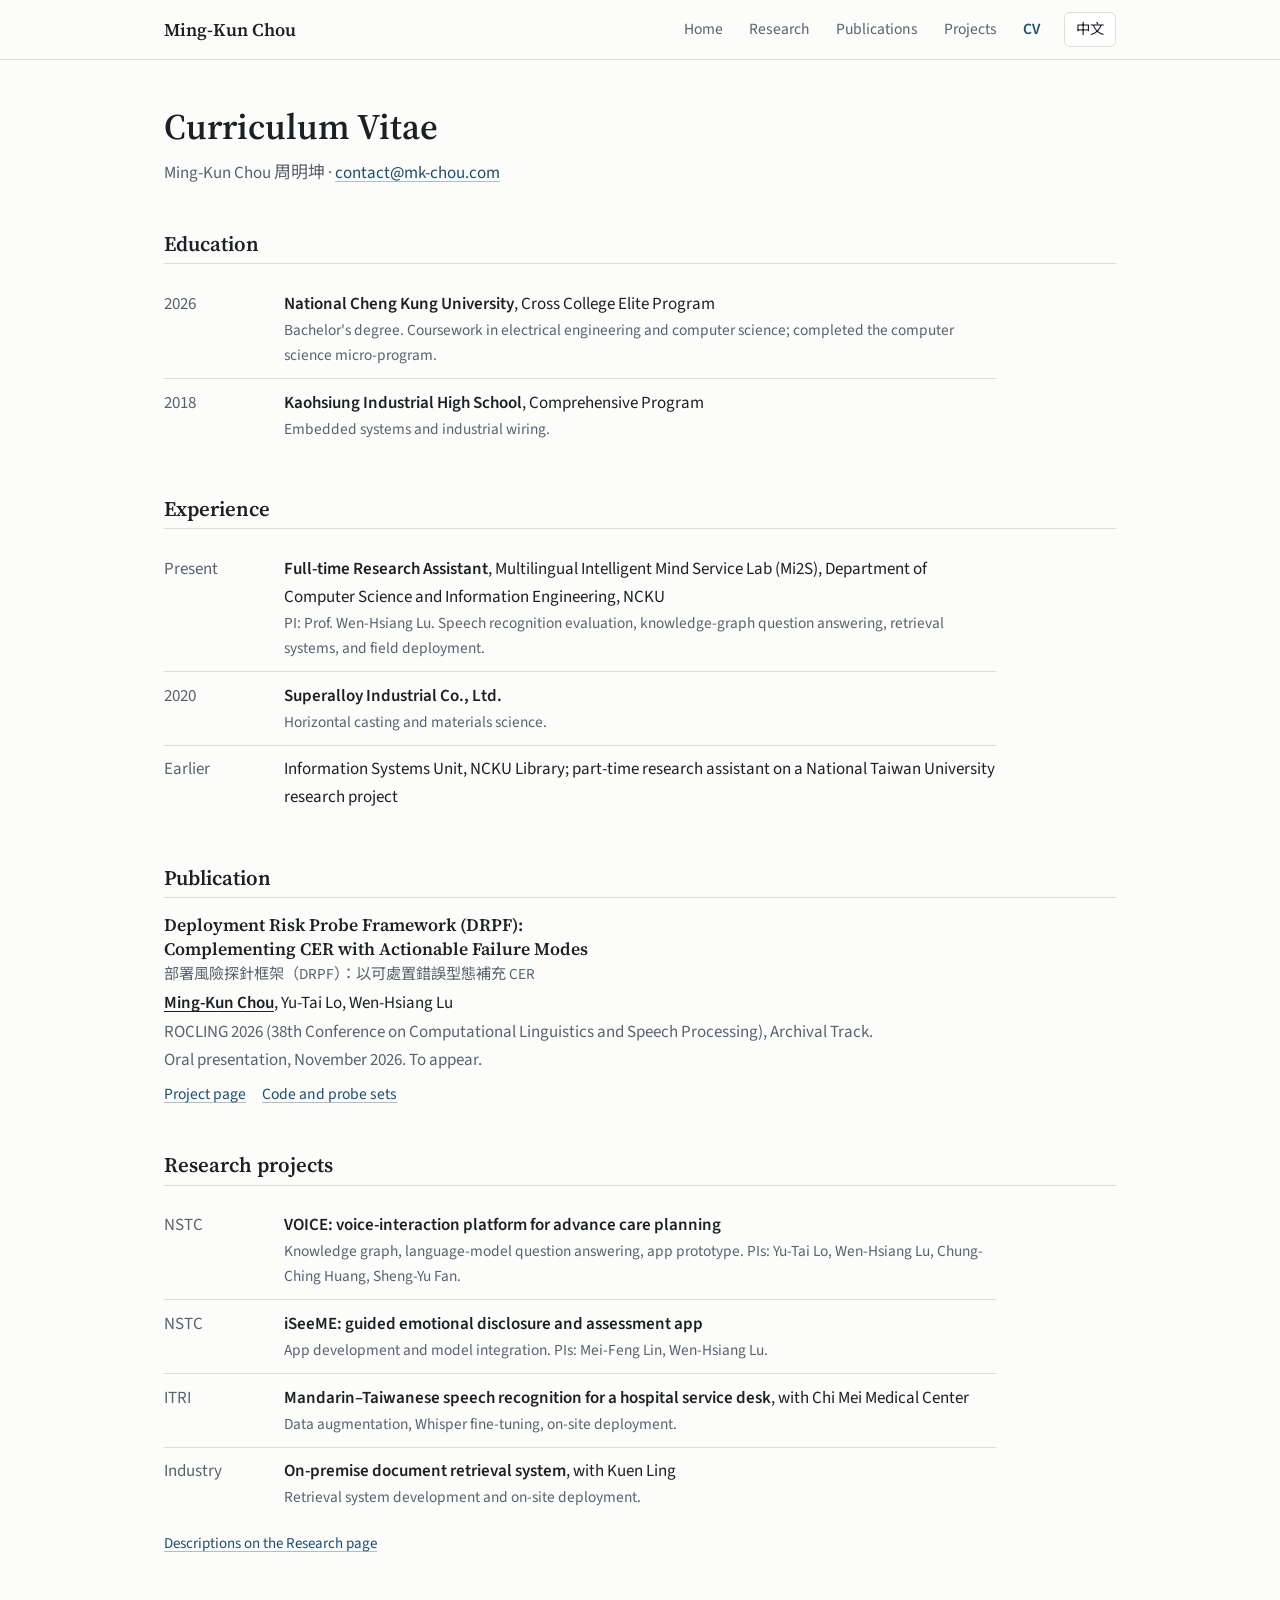
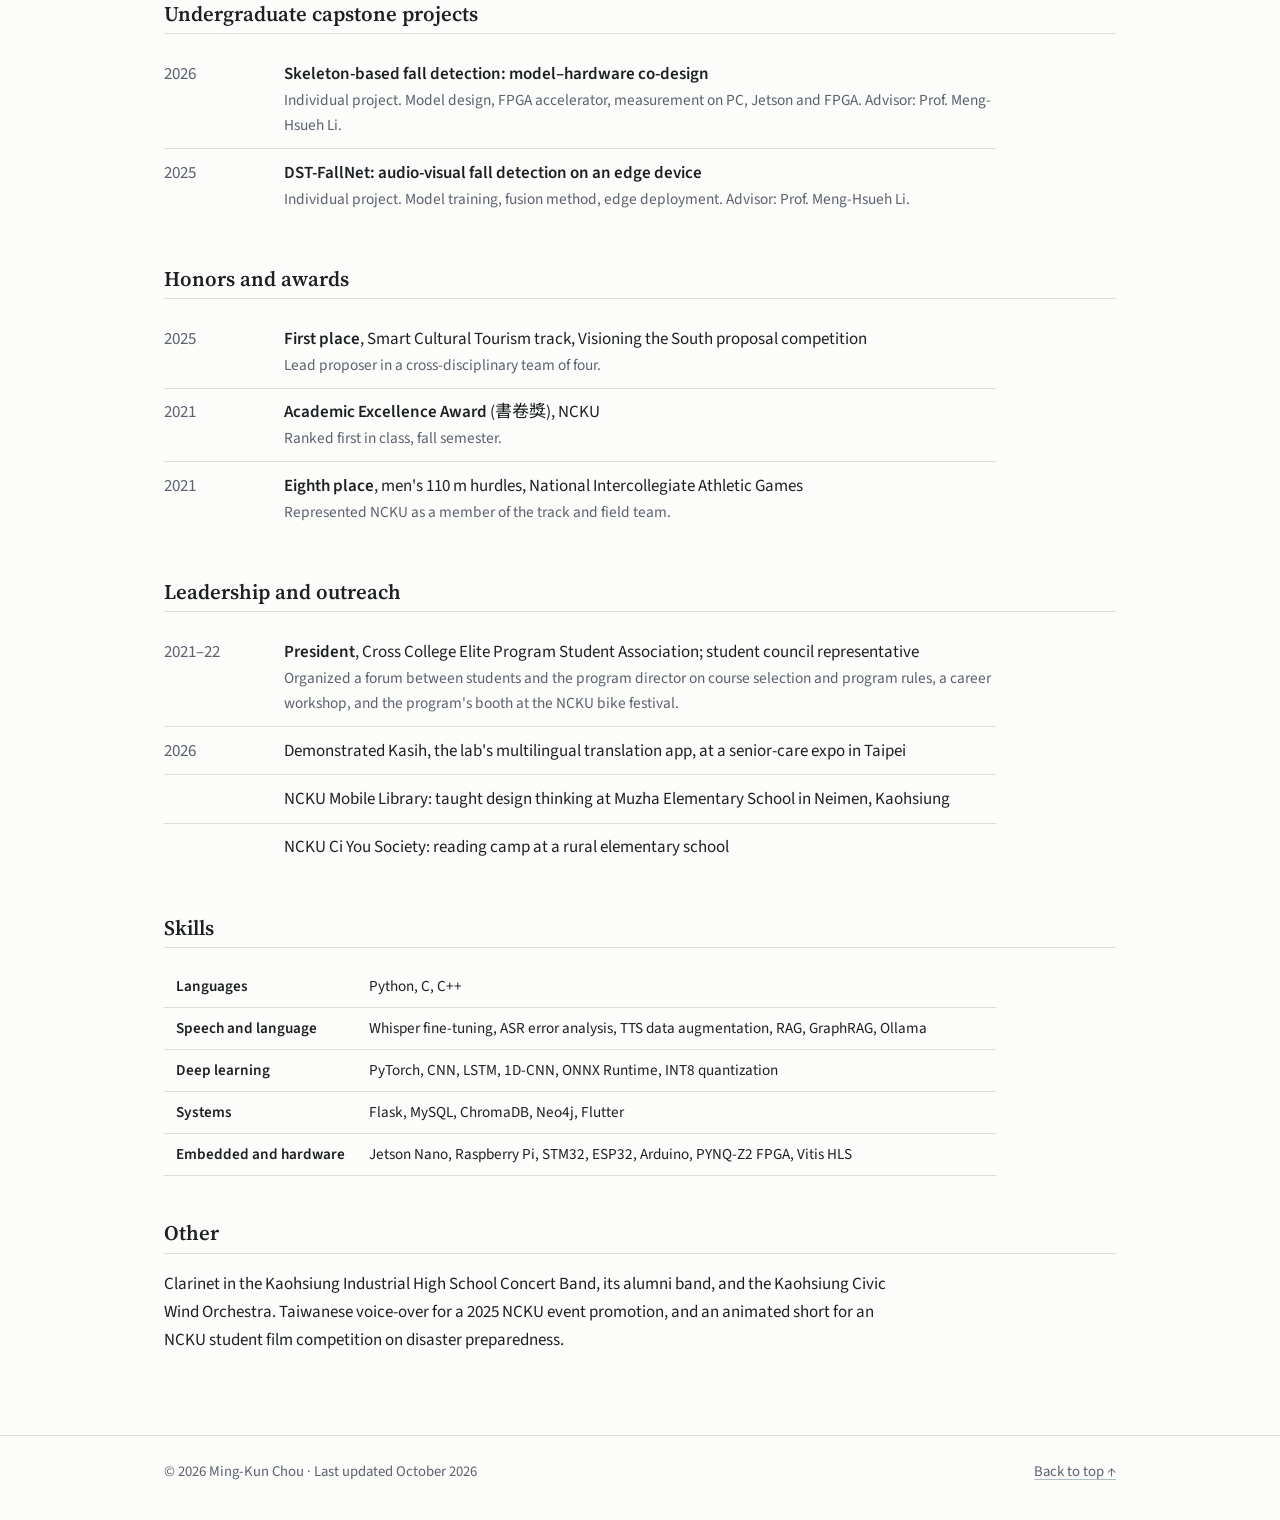
==== about/index.html @ 0a1376f5 "Remove one research entry Co-Authored-By: Claude Opus 5.5 <noreply@anthropic.com>" ====
<!DOCTYPE html>
<html lang="en">
<head>
  <meta charset="UTF-8">
  <meta name="viewport" content="width=device-width, initial-scale=1.0">
  <meta name="description" content="Curriculum vitae of Ming-Kun Chou: education, research experience, publication, awards, and skills.">
  <meta name="author" content="Ming-Kun Chou">
  <link rel="canonical" href="https://www.mk-chou.com/about/">
  <title>CV | Ming-Kun Chou</title>
  <link rel="preconnect" href="https://fonts.googleapis.com">
  <link rel="preconnect" href="https://fonts.gstatic.com" crossorigin>
  <link href="https://fonts.googleapis.com/css2?family=Noto+Sans+TC:wght@400;500;700&family=Noto+Serif+TC:wght@600&family=Source+Sans+3:ital,wght@0,400;0,600;0,700;1,400&family=Source+Serif+4:wght@600&display=swap" rel="stylesheet">
  <link rel="stylesheet" href="../css/style.css">
</head>
<body data-page="about">
  <header class="site-header">
    <nav class="nav" aria-label="Main navigation" data-i18n="nav.label" data-i18n-attr="aria-label">
      <a href="../" class="logo">Ming-Kun Chou</a>
      <div class="nav-end">
        <ul class="nav-links">
          <li><a href="../" data-i18n="nav.home">Home</a></li>
          <li><a href="../research/" data-i18n="nav.research">Research</a></li>
          <li><a href="../publication/" data-i18n="nav.publications">Publications</a></li>
          <li><a href="../project/" data-i18n="nav.projects">Projects</a></li>
          <li><a href="../about/" class="active" aria-current="page" data-i18n="nav.cv">CV</a></li>
        </ul>
        <button type="button" class="lang-toggle" id="lang-toggle" aria-label="Switch to Chinese">中文</button>
        <button class="nav-toggle" aria-label="Open menu" aria-expanded="false" data-i18n="nav.toggle" data-i18n-attr="aria-label">
          <span></span>
          <span></span>
        </button>
      </div>
    </nav>
  </header>

  <main class="page">
    <div class="container">
      <header class="page-head">
        <h1 class="page-title" data-i18n="cv.title">Curriculum Vitae</h1>
        <p class="page-lead">Ming-Kun Chou <span lang="zh-Hant">周明坤</span> · <a href="mailto:contact@mk-chou.com">contact@mk-chou.com</a></p>
      </header>

      <section class="section">
        <h2 class="section-title" data-i18n="cv.h.edu">Education</h2>
        <dl class="cv-list">
          <div class="cv-row"><dt>2026</dt><dd><span data-i18n="cv.edu.0.main" data-i18n-html><strong>National Cheng Kung University</strong>, Cross College Elite Program</span><span class="sub" data-i18n="cv.edu.0.sub">Bachelor's degree. Coursework in electrical engineering and computer science; completed the computer science micro-program.</span></dd></div>
          <div class="cv-row"><dt>2018</dt><dd><span data-i18n="cv.edu.1.main" data-i18n-html><strong>Kaohsiung Industrial High School</strong>, Comprehensive Program</span><span class="sub" data-i18n="cv.edu.1.sub">Embedded systems and industrial wiring.</span></dd></div>
        </dl>
      </section>

      <section class="section">
        <h2 class="section-title" data-i18n="cv.h.exp">Experience</h2>
        <dl class="cv-list">
          <div class="cv-row"><dt><span data-i18n="cv.exp.0.when">Present</span></dt><dd><span data-i18n="cv.exp.0.main" data-i18n-html><strong>Full-time Research Assistant</strong>, Multilingual Intelligent Mind Service Lab (Mi2S), Department of Computer Science and Information Engineering, NCKU</span><span class="sub" data-i18n="cv.exp.0.sub">PI: Prof. Wen-Hsiang Lu. Speech recognition evaluation, knowledge-graph question answering, retrieval systems, and field deployment.</span></dd></div>
          <div class="cv-row"><dt>2020</dt><dd><span data-i18n="cv.exp.1.main" data-i18n-html><strong>Superalloy Industrial Co., Ltd.</strong></span><span class="sub" data-i18n="cv.exp.1.sub">Horizontal casting and materials science.</span></dd></div>
          <div class="cv-row"><dt><span data-i18n="cv.exp.2.when">Earlier</span></dt><dd><span data-i18n="cv.exp.2.main">Information Systems Unit, NCKU Library; part-time research assistant on a National Taiwan University research project</span></dd></div>
        </dl>
      </section>

      <section class="section">
        <h2 class="section-title" data-i18n="cv.h.pub">Publication</h2>
      <article class="pub">
        <h3 class="pub-title">Deployment Risk Probe Framework (DRPF): Complementing CER with Actionable Failure Modes<span class="pub-title-alt" lang="zh-Hant">部署風險探針框架（DRPF）：以可處置錯誤型態補充 CER</span></h3>
        <p class="pub-authors"><span class="me">Ming-Kun Chou</span>, Yu-Tai Lo, Wen-Hsiang Lu</p>
        <p class="pub-venue" data-i18n="pub.venue">ROCLING 2026 (38th Conference on Computational Linguistics and Speech Processing), Archival Track. Oral presentation, November 2026. To appear.</p>
        <ul class="pub-links">
          <li><a href="../research/drpf/"><span data-i18n="pub.link.page">Project page</span></a></li>
          <li><a href="https://github.com/MKChou/DRPF-rocling2026"><span data-i18n="pub.link.code">Code and probe sets</span></a></li>
        </ul>
      </article>
      </section>

      <section class="section">
        <h2 class="section-title" data-i18n="cv.h.res">Research projects</h2>
        <dl class="cv-list">
          <div class="cv-row"><dt><span data-i18n="cv.res.0.when">NSTC</span></dt><dd><span data-i18n="cv.res.0.main" data-i18n-html><strong>VOICE: voice-interaction platform for advance care planning</strong></span><span class="sub" data-i18n="cv.res.0.sub">Knowledge graph, language-model question answering, app prototype. PIs: Yu-Tai Lo, Wen-Hsiang Lu, Chung-Ching Huang, Sheng-Yu Fan.</span></dd></div>
          <div class="cv-row"><dt><span data-i18n="cv.res.1.when">NSTC</span></dt><dd><span data-i18n="cv.res.1.main" data-i18n-html><strong>iSeeME: guided emotional disclosure and assessment app</strong></span><span class="sub" data-i18n="cv.res.1.sub">App development and model integration. PIs: Mei-Feng Lin, Wen-Hsiang Lu.</span></dd></div>
          <div class="cv-row"><dt><span data-i18n="cv.res.2.when">ITRI</span></dt><dd><span data-i18n="cv.res.2.main" data-i18n-html><strong>Mandarin–Taiwanese speech recognition for a hospital service desk</strong>, with Chi Mei Medical Center</span><span class="sub" data-i18n="cv.res.2.sub">Data augmentation, Whisper fine-tuning, on-site deployment.</span></dd></div>
          <div class="cv-row"><dt><span data-i18n="cv.res.3.when">Industry</span></dt><dd><span data-i18n="cv.res.3.main" data-i18n-html><strong>On-premise document retrieval system</strong>, with Kuen Ling</span><span class="sub" data-i18n="cv.res.3.sub">Retrieval system development and on-site deployment.</span></dd></div>
        </dl>
        <p class="small" style="margin-top:.75rem"><a href="../research/"><span data-i18n="cv.res.more">Descriptions on the Research page</span></a></p>
      </section>

      <section class="section">
        <h2 class="section-title" data-i18n="cv.h.cap">Undergraduate capstone projects</h2>
        <dl class="cv-list">
          <div class="cv-row"><dt>2026</dt><dd><span data-i18n="cv.cap.0.main" data-i18n-html><strong>Skeleton-based fall detection: model–hardware co-design</strong></span><span class="sub" data-i18n="cv.cap.0.sub">Individual project. Model design, FPGA accelerator, measurement on PC, Jetson and FPGA. Advisor: Prof. Meng-Hsueh Li.</span></dd></div>
          <div class="cv-row"><dt>2025</dt><dd><span data-i18n="cv.cap.1.main" data-i18n-html><strong>DST-FallNet: audio-visual fall detection on an edge device</strong></span><span class="sub" data-i18n="cv.cap.1.sub">Individual project. Model training, fusion method, edge deployment. Advisor: Prof. Meng-Hsueh Li.</span></dd></div>
        </dl>
      </section>

      <section class="section">
        <h2 class="section-title" data-i18n="cv.h.awards">Honors and awards</h2>
        <dl class="cv-list">
          <div class="cv-row"><dt>2025</dt><dd><span data-i18n="cv.awards.0.main" data-i18n-html><strong>First place</strong>, Smart Cultural Tourism track, Visioning the South proposal competition</span><span class="sub" data-i18n="cv.awards.0.sub">Lead proposer in a cross-disciplinary team of four.</span></dd></div>
          <div class="cv-row"><dt>2021</dt><dd><span data-i18n="cv.awards.1.main" data-i18n-html><strong>Academic Excellence Award</strong> (書卷獎), NCKU</span><span class="sub" data-i18n="cv.awards.1.sub">Ranked first in class, fall semester.</span></dd></div>
          <div class="cv-row"><dt>2021</dt><dd><span data-i18n="cv.awards.2.main" data-i18n-html><strong>Eighth place</strong>, men's 110 m hurdles, National Intercollegiate Athletic Games</span><span class="sub" data-i18n="cv.awards.2.sub">Represented NCKU as a member of the track and field team.</span></dd></div>
        </dl>
      </section>

      <section class="section">
        <h2 class="section-title" data-i18n="cv.h.service">Leadership and outreach</h2>
        <dl class="cv-list">
          <div class="cv-row"><dt><span data-i18n="cv.service.0.when">2021–22</span></dt><dd><span data-i18n="cv.service.0.main" data-i18n-html><strong>President</strong>, Cross College Elite Program Student Association; student council representative</span><span class="sub" data-i18n="cv.service.0.sub">Organized a forum between students and the program director on course selection and program rules, a career workshop, and the program's booth at the NCKU bike festival.</span></dd></div>
          <div class="cv-row"><dt>2026</dt><dd><span data-i18n="cv.service.1.main">Demonstrated Kasih, the lab's multilingual translation app, at a senior-care expo in Taipei</span></dd></div>
          <div class="cv-row"><dt></dt><dd><span data-i18n="cv.service.2.main">NCKU Mobile Library: taught design thinking at Muzha Elementary School in Neimen, Kaohsiung</span></dd></div>
          <div class="cv-row"><dt></dt><dd><span data-i18n="cv.service.3.main">NCKU Ci You Society: reading camp at a rural elementary school</span></dd></div>
        </dl>
      </section>

      <section class="section">
        <h2 class="section-title" data-i18n="cv.h.skills">Skills</h2>
        <div class="table-wrap">
          <table class="skills">
            <tbody>
            <tr><th scope="row"><span data-i18n="cv.skill.0">Languages</span></th><td>Python, C, C++</td></tr>
            <tr><th scope="row"><span data-i18n="cv.skill.1">Speech and language</span></th><td>Whisper fine-tuning, ASR error analysis, TTS data augmentation, RAG, GraphRAG, Ollama</td></tr>
            <tr><th scope="row"><span data-i18n="cv.skill.2">Deep learning</span></th><td>PyTorch, CNN, LSTM, 1D-CNN, ONNX Runtime, INT8 quantization</td></tr>
            <tr><th scope="row"><span data-i18n="cv.skill.3">Systems</span></th><td>Flask, MySQL, ChromaDB, Neo4j, Flutter</td></tr>
            <tr><th scope="row"><span data-i18n="cv.skill.4">Embedded and hardware</span></th><td>Jetson Nano, Raspberry Pi, STM32, ESP32, Arduino, PYNQ-Z2 FPGA, Vitis HLS</td></tr>
            </tbody>
          </table>
        </div>
      </section>

      <section class="section">
        <h2 class="section-title" data-i18n="cv.h.other">Other</h2>
        <p class="prose" data-i18n="cv.other.p">Clarinet in the Kaohsiung Industrial High School Concert Band, its alumni band, and the Kaohsiung Civic Wind Orchestra. Taiwanese voice-over for a 2025 NCKU event promotion, and an animated short for an NCKU student film competition on disaster preparedness.</p>
      </section>
    </div>
  </main>

  <footer class="site-footer">
    <div class="container footer-inner">
      <p>&copy; <span id="year">2026</span> Ming-Kun Chou · <span data-i18n="footer.updated">Last updated October 2026</span></p>
      <a class="back-to-top" data-i18n="footer.top" href="#">Back to top ↑</a>
    </div>
  </footer>

  <script src="../js/site-i18n.js"></script>
  <script src="../js/main.js"></script>
</body>
</html>
---- css/style.css ----
/* mk-chou.com — shared styles
   Light, text-first academic layout. Project case pages (project/N/) load this
   file first and add their own case.css on top, so the custom properties and
   the header / footer / container classes below are shared with them. */

:root {
  color-scheme: light;
  --bg: #fcfcfa;
  --bg-elevated: #ffffff;
  --surface: #f3f2ed;
  --border: #dfddd4;
  --text: #1c2025;
  --text-muted: #5a626e;
  --accent: #1e4e6e;
  --accent-soft: rgba(30, 78, 110, 0.09);
  --font-sans: "Source Sans 3", "Noto Sans TC", system-ui, -apple-system, "Segoe UI", sans-serif;
  --font-serif: "Source Serif 4", "Noto Serif TC", Georgia, "Times New Roman", serif;
  --radius: 6px;
  --transition: 0.18s ease;
  --measure: 46rem;
  --page: 62rem;
}

*,
*::before,
*::after {
  box-sizing: border-box;
}

html {
  -webkit-text-size-adjust: 100%;
  scroll-behavior: smooth;
  scroll-padding-top: 5rem;
}

@media (prefers-reduced-motion: reduce) {
  html {
    scroll-behavior: auto;
  }
}

body {
  margin: 0;
  background: var(--bg);
  color: var(--text);
  font-family: var(--font-sans);
  font-size: 1.0625rem;
  line-height: 1.65;
  -webkit-font-smoothing: antialiased;
  text-rendering: optimizeLegibility;
}

html[lang^="zh"] body {
  line-height: 1.8;
}

img {
  max-width: 100%;
  height: auto;
}

a {
  color: var(--accent);
  text-decoration: underline;
  text-decoration-color: rgba(30, 78, 110, 0.35);
  text-underline-offset: 0.18em;
  transition: text-decoration-color var(--transition), color var(--transition);
}

a:hover {
  text-decoration-color: currentColor;
}

:focus-visible {
  outline: 2px solid var(--accent);
  outline-offset: 2px;
  border-radius: 2px;
}

h1,
h2,
h3 {
  font-family: var(--font-serif);
  font-weight: 600;
  line-height: 1.25;
  text-wrap: balance;
}

p {
  margin: 0 0 1em;
}

.container {
  width: 100%;
  max-width: var(--page);
  margin: 0 auto;
  padding: 0 1.25rem;
}

.visually-hidden {
  position: absolute;
  width: 1px;
  height: 1px;
  overflow: hidden;
  clip: rect(0 0 0 0);
  white-space: nowrap;
}

/* ---------- Header ---------- */

.site-header {
  position: sticky;
  top: 0;
  z-index: 50;
  background: rgba(252, 252, 250, 0.94);
  backdrop-filter: saturate(1.4) blur(8px);
  border-bottom: 1px solid var(--border);
}

.nav {
  max-width: var(--page);
  margin: 0 auto;
  padding: 0.7rem 1.25rem;
  display: flex;
  align-items: center;
  justify-content: space-between;
  gap: 1rem;
}

.logo {
  font-family: var(--font-serif);
  font-weight: 600;
  font-size: 1.125rem;
  color: var(--text);
  text-decoration: none;
  white-space: nowrap;
}

.nav-end {
  display: flex;
  align-items: center;
  gap: 0.75rem;
}

.nav-links {
  display: flex;
  gap: 0.25rem;
  list-style: none;
  margin: 0;
  padding: 0;
}

.nav-links a {
  display: block;
  padding: 0.35rem 0.7rem;
  border-radius: var(--radius);
  color: var(--text-muted);
  font-size: 0.975rem;
  text-decoration: none;
  transition: color var(--transition), background var(--transition);
}

.nav-links a:hover {
  color: var(--text);
  background: var(--surface);
}

.nav-links a.active {
  color: var(--accent);
  font-weight: 600;
}

.lang-toggle {
  font: inherit;
  font-size: 0.9rem;
  padding: 0.3rem 0.7rem;
  border: 1px solid var(--border);
  border-radius: var(--radius);
  background: var(--bg-elevated);
  color: var(--text);
  cursor: pointer;
  transition: border-color var(--transition), color var(--transition);
}

.lang-toggle:hover {
  border-color: var(--accent);
  color: var(--accent);
}

.nav-toggle {
  display: none;
  width: 2.25rem;
  height: 2.25rem;
  padding: 0;
  border: 1px solid var(--border);
  border-radius: var(--radius);
  background: var(--bg-elevated);
  cursor: pointer;
  flex-direction: column;
  align-items: center;
  justify-content: center;
  gap: 5px;
}

.nav-toggle span {
  display: block;
  width: 1.05rem;
  height: 2px;
  background: var(--text);
  transition: transform var(--transition);
}

.nav-toggle.open span:first-child {
  transform: translateY(3.5px) rotate(45deg);
}

.nav-toggle.open span:last-child {
  transform: translateY(-3.5px) rotate(-45deg);
}

@media (max-width: 760px) {
  .nav-toggle {
    display: flex;
  }

  .nav-links {
    display: none;
    position: absolute;
    left: 0;
    right: 0;
    top: 100%;
    flex-direction: column;
    gap: 0;
    padding: 0.5rem 1.25rem 0.9rem;
    background: var(--bg);
    border-bottom: 1px solid var(--border);
  }

  .nav-links.open {
    display: flex;
  }

  .nav-links a {
    padding: 0.6rem 0.25rem;
  }
}

/* ---------- Page scaffolding ---------- */

.page {
  padding: 2.75rem 0 4rem;
}

.page-head {
  max-width: var(--measure);
  margin-bottom: 2.25rem;
}

.page-title {
  font-size: clamp(1.75rem, 1.4rem + 1.4vw, 2.25rem);
  margin: 0 0 0.6rem;
}

.page-lead {
  color: var(--text-muted);
  margin: 0;
}

.section {
  margin-top: 2.75rem;
}

.section:first-child {
  margin-top: 0;
}

.section-title {
  font-size: 1.3rem;
  margin: 0 0 1rem;
  padding-bottom: 0.4rem;
  border-bottom: 1px solid var(--border);
}

.prose {
  max-width: var(--measure);
}

.prose h3 {
  font-size: 1.1rem;
  margin: 1.75rem 0 0.5rem;
}

.prose ul,
.prose ol {
  margin: 0 0 1em;
  padding-left: 1.25rem;
}

.prose li {
  margin-bottom: 0.35em;
}

.muted {
  color: var(--text-muted);
}

.small {
  font-size: 0.94rem;
}

.plain-list {
  list-style: none;
  margin: 0;
  padding: 0;
}

/* ---------- Home ---------- */

.profile {
  display: grid;
  grid-template-columns: 11rem 1fr;
  gap: 2rem;
  align-items: center;
}

.profile-photo {
  width: 11rem;
  height: 11rem;
  object-fit: cover;
  border-radius: 50%;
  border: 1px solid var(--border);
  background: var(--surface);
}

.profile-name {
  font-size: clamp(1.9rem, 1.5rem + 1.6vw, 2.5rem);
  margin: 0;
}

.profile-name-zh {
  font-family: "Noto Serif TC", var(--font-serif);
  font-weight: 600;
  font-size: 0.6em;
  color: var(--text-muted);
  margin-left: 0.6rem;
  white-space: nowrap;
}

.profile-role {
  margin: 0.5rem 0 0;
  font-weight: 600;
}

.profile-aff {
  margin: 0.1rem 0 0;
  color: var(--text-muted);
}

.link-row {
  display: flex;
  flex-wrap: wrap;
  gap: 0.35rem 1.1rem;
  list-style: none;
  margin: 0.9rem 0 0;
  padding: 0;
  font-size: 0.975rem;
}

@media (max-width: 620px) {
  .profile {
    grid-template-columns: 1fr;
    gap: 1.25rem;
    justify-items: start;
  }

  .profile-photo {
    width: 8rem;
    height: 8rem;
  }
}

.two-col {
  margin-top: 2.75rem;
  display: grid;
  grid-template-columns: minmax(0, 1.9fr) minmax(0, 1fr);
  gap: 2.75rem;
  align-items: start;
}

@media (max-width: 860px) {
  .two-col {
    grid-template-columns: 1fr;
    gap: 0;
  }

  .two-col > aside {
    margin-top: 2.75rem;
  }
}

.interest-list {
  list-style: none;
  margin: 0;
  padding: 0;
}

.interest-list li {
  padding: 0.5rem 0;
  border-bottom: 1px solid var(--border);
}

.interest-list li:last-child {
  border-bottom: 0;
}

.news {
  list-style: none;
  margin: 0;
  padding: 0;
}

.news li {
  display: grid;
  grid-template-columns: 6.5rem 1fr;
  gap: 1rem;
  padding: 0.45rem 0;
}

.news time {
  color: var(--text-muted);
  font-variant-numeric: tabular-nums;
  white-space: nowrap;
}

@media (max-width: 480px) {
  .news li {
    grid-template-columns: 1fr;
    gap: 0;
  }
}

/* ---------- Publication entries ---------- */

.pub {
  max-width: var(--measure);
}

.pub-title {
  font-family: var(--font-serif);
  font-weight: 600;
  font-size: 1.1rem;
  line-height: 1.35;
  margin: 0 0 0.3rem;
}

.pub-title-alt {
  display: block;
  font-family: var(--font-sans);
  font-weight: 400;
  font-size: 0.95rem;
  color: var(--text-muted);
  margin-top: 0.15rem;
}

.pub-authors,
.pub-venue {
  margin: 0;
}

.pub-authors .me {
  font-weight: 600;
  text-decoration: underline;
  text-decoration-thickness: 1px;
  text-underline-offset: 0.2em;
}

.pub-venue {
  color: var(--text-muted);
}

.pub-links {
  display: flex;
  flex-wrap: wrap;
  gap: 0.4rem 1rem;
  list-style: none;
  margin: 0.55rem 0 0;
  padding: 0;
  font-size: 0.975rem;
}

.pub details {
  margin-top: 0.75rem;
}

.pub summary {
  cursor: pointer;
  color: var(--accent);
  font-size: 0.975rem;
  width: fit-content;
}

.pub details > *:not(summary) {
  margin-top: 0.6rem;
}

pre {
  margin: 0;
  padding: 0.9rem 1rem;
  background: var(--surface);
  border: 1px solid var(--border);
  border-radius: var(--radius);
  font-family: ui-monospace, SFMono-Regular, Menlo, Consolas, monospace;
  font-size: 0.85rem;
  line-height: 1.55;
  overflow-x: auto;
  white-space: pre;
}

/* ---------- Entries (research, projects) ---------- */

.entry {
  max-width: var(--measure);
  padding: 1.5rem 0;
  border-bottom: 1px solid var(--border);
}

.entry:first-of-type {
  padding-top: 0.25rem;
}

.entry:last-of-type {
  border-bottom: 0;
}

.entry-title {
  font-size: 1.15rem;
  margin: 0 0 0.25rem;
}

.entry-title a {
  color: inherit;
  text-decoration-color: transparent;
}

.entry-title a:hover {
  color: var(--accent);
  text-decoration-color: currentColor;
}

.entry-meta {
  margin: 0 0 0.7rem;
  color: var(--text-muted);
  font-size: 0.96rem;
}

.entry-meta span + span::before {
  content: "·";
  margin: 0 0.5rem;
}

.entry p:last-child {
  margin-bottom: 0;
}

.tag {
  display: inline-block;
  padding: 0.05rem 0.5rem;
  border: 1px solid var(--border);
  border-radius: 999px;
  font-family: var(--font-sans);
  font-size: 0.8rem;
  font-weight: 600;
  color: var(--text-muted);
  vertical-align: 0.12em;
  margin-left: 0.4rem;
  white-space: nowrap;
}

.tag--pub {
  color: var(--accent);
  border-color: rgba(30, 78, 110, 0.4);
  background: var(--accent-soft);
}

.entry-with-figure {
  display: grid;
  grid-template-columns: minmax(0, 1fr) 13rem;
  gap: 1.5rem;
  align-items: start;
  max-width: calc(var(--measure) + 14.5rem);
}

.entry-figure {
  margin: 0;
}

.entry-figure img {
  display: block;
  width: 100%;
  border: 1px solid var(--border);
  border-radius: var(--radius);
  background: #fff;
}

.entry-figure figcaption {
  margin-top: 0.35rem;
  font-size: 0.85rem;
  color: var(--text-muted);
}

@media (max-width: 760px) {
  .entry-with-figure {
    grid-template-columns: 1fr;
  }

  .entry-figure {
    max-width: 18rem;
  }
}

/* ---------- Tables ---------- */

.table-wrap {
  max-width: 54rem;
  overflow-x: auto;
  margin: 1.1rem 0 1.4rem;
}

table {
  width: 100%;
  border-collapse: collapse;
  font-size: 0.95rem;
  font-variant-numeric: tabular-nums;
}

caption {
  caption-side: bottom;
  text-align: left;
  padding-top: 0.5rem;
  color: var(--text-muted);
  font-size: 0.88rem;
}

th,
td {
  padding: 0.5rem 0.75rem;
  text-align: left;
  vertical-align: top;
  border-bottom: 1px solid var(--border);
}

thead th {
  border-bottom: 2px solid var(--text);
  font-weight: 600;
  white-space: nowrap;
}

td.num,
th.num {
  text-align: right;
  white-space: nowrap;
}

/* ---------- Simple bar chart (DRPF page) ---------- */

.bars {
  margin: 1.25rem 0 0.5rem;
  display: grid;
  gap: 0.7rem;
}

.bar-row {
  display: grid;
  grid-template-columns: 9.5rem 1fr 4.5rem;
  gap: 0.75rem;
  align-items: center;
  font-size: 0.93rem;
}

.bar-track {
  display: flex;
  height: 1.5rem;
  background: var(--surface);
  border-radius: 3px;
  overflow: hidden;
}

.bar-seg {
  display: flex;
  align-items: center;
  justify-content: center;
  color: #fff;
  font-size: 0.8rem;
  font-weight: 600;
  min-width: 0;
}

.bar-seg--iii {
  background: #1e4e6e;
}

.bar-seg--ii {
  background: #b5651d;
}

.bar-total {
  color: var(--text-muted);
  font-variant-numeric: tabular-nums;
  white-space: nowrap;
}

.legend {
  display: flex;
  flex-wrap: wrap;
  gap: 0.3rem 1.25rem;
  list-style: none;
  margin: 0.25rem 0 0;
  padding: 0;
  font-size: 0.88rem;
  color: var(--text-muted);
}

.legend i {
  display: inline-block;
  width: 0.75rem;
  height: 0.75rem;
  border-radius: 2px;
  margin-right: 0.4rem;
  vertical-align: -0.05em;
}

@media (max-width: 560px) {
  .bar-row {
    grid-template-columns: 1fr 4.5rem;
  }

  .bar-row > :first-child {
    grid-column: 1 / -1;
  }
}

/* ---------- CV ---------- */

.cv-list {
  margin: 0;
  max-width: 52rem;
}

.cv-row {
  display: grid;
  grid-template-columns: 6.5rem 1fr;
  gap: 1rem;
  padding: 0.6rem 0;
  border-bottom: 1px solid var(--border);
}

.cv-row:last-child {
  border-bottom: 0;
}

.cv-row dt {
  color: var(--text-muted);
  font-variant-numeric: tabular-nums;
}

.cv-row dd {
  margin: 0;
}

.cv-row strong {
  font-weight: 600;
}

.cv-row .sub {
  display: block;
  color: var(--text-muted);
  font-size: 0.96rem;
}

@media (max-width: 520px) {
  .cv-row {
    grid-template-columns: 1fr;
    gap: 0.1rem;
  }
}

.skills {
  max-width: 52rem;
}

.skills th {
  width: 12rem;
  font-weight: 600;
  white-space: nowrap;
}

/* ---------- Notes, buttons, back links ---------- */

.note {
  max-width: var(--measure);
  margin: 1.25rem 0;
  padding: 0.8rem 1rem;
  background: var(--surface);
  border-left: 3px solid var(--accent);
  border-radius: 0 var(--radius) var(--radius) 0;
  font-size: 0.97rem;
}

.note p:last-child {
  margin-bottom: 0;
}

.back-home {
  display: inline-block;
  color: var(--accent);
  font-size: 0.975rem;
}

.text-button {
  font: inherit;
  color: var(--accent);
  background: none;
  border: 0;
  padding: 0;
  cursor: pointer;
  text-decoration: underline;
  text-decoration-color: rgba(30, 78, 110, 0.35);
  text-underline-offset: 0.18em;
}

.text-button:hover {
  text-decoration-color: currentColor;
}

/* ---------- Photo lightbox (home) ---------- */

.photo-lightbox {
  position: fixed;
  inset: 0;
  z-index: 100;
  display: flex;
  align-items: center;
  justify-content: center;
  padding: 1.5rem;
  background: rgba(20, 22, 26, 0.82);
}

.photo-lightbox[hidden] {
  display: none;
}

.photo-lightbox__inner {
  margin: 0;
  max-width: min(90vw, 40rem);
  text-align: center;
  color: #fff;
}

.photo-lightbox__inner img {
  display: block;
  max-width: 100%;
  max-height: 78vh;
  border-radius: var(--radius);
}

.photo-lightbox__inner figcaption {
  margin-top: 0.6rem;
}

.photo-lightbox__close {
  position: absolute;
  top: 1rem;
  right: 1rem;
  width: 2.5rem;
  height: 2.5rem;
  font-size: 1.5rem;
  line-height: 1;
  color: #fff;
  background: rgba(255, 255, 255, 0.12);
  border: 0;
  border-radius: 50%;
  cursor: pointer;
}

/* ---------- Footer ---------- */

.site-footer {
  border-top: 1px solid var(--border);
  padding: 1.5rem 0 2.25rem;
  color: var(--text-muted);
  font-size: 0.92rem;
}

.footer-inner {
  display: flex;
  flex-wrap: wrap;
  align-items: center;
  justify-content: space-between;
  gap: 0.5rem 1.5rem;
}

.footer-inner p {
  margin: 0;
}

.back-to-top {
  color: var(--text-muted);
}

@media print {
  .site-header,
  .site-footer,
  .lang-toggle {
    display: none;
  }

  body {
    background: #fff;
    font-size: 11pt;
  }

  a {
    color: inherit;
    text-decoration: none;
  }
}
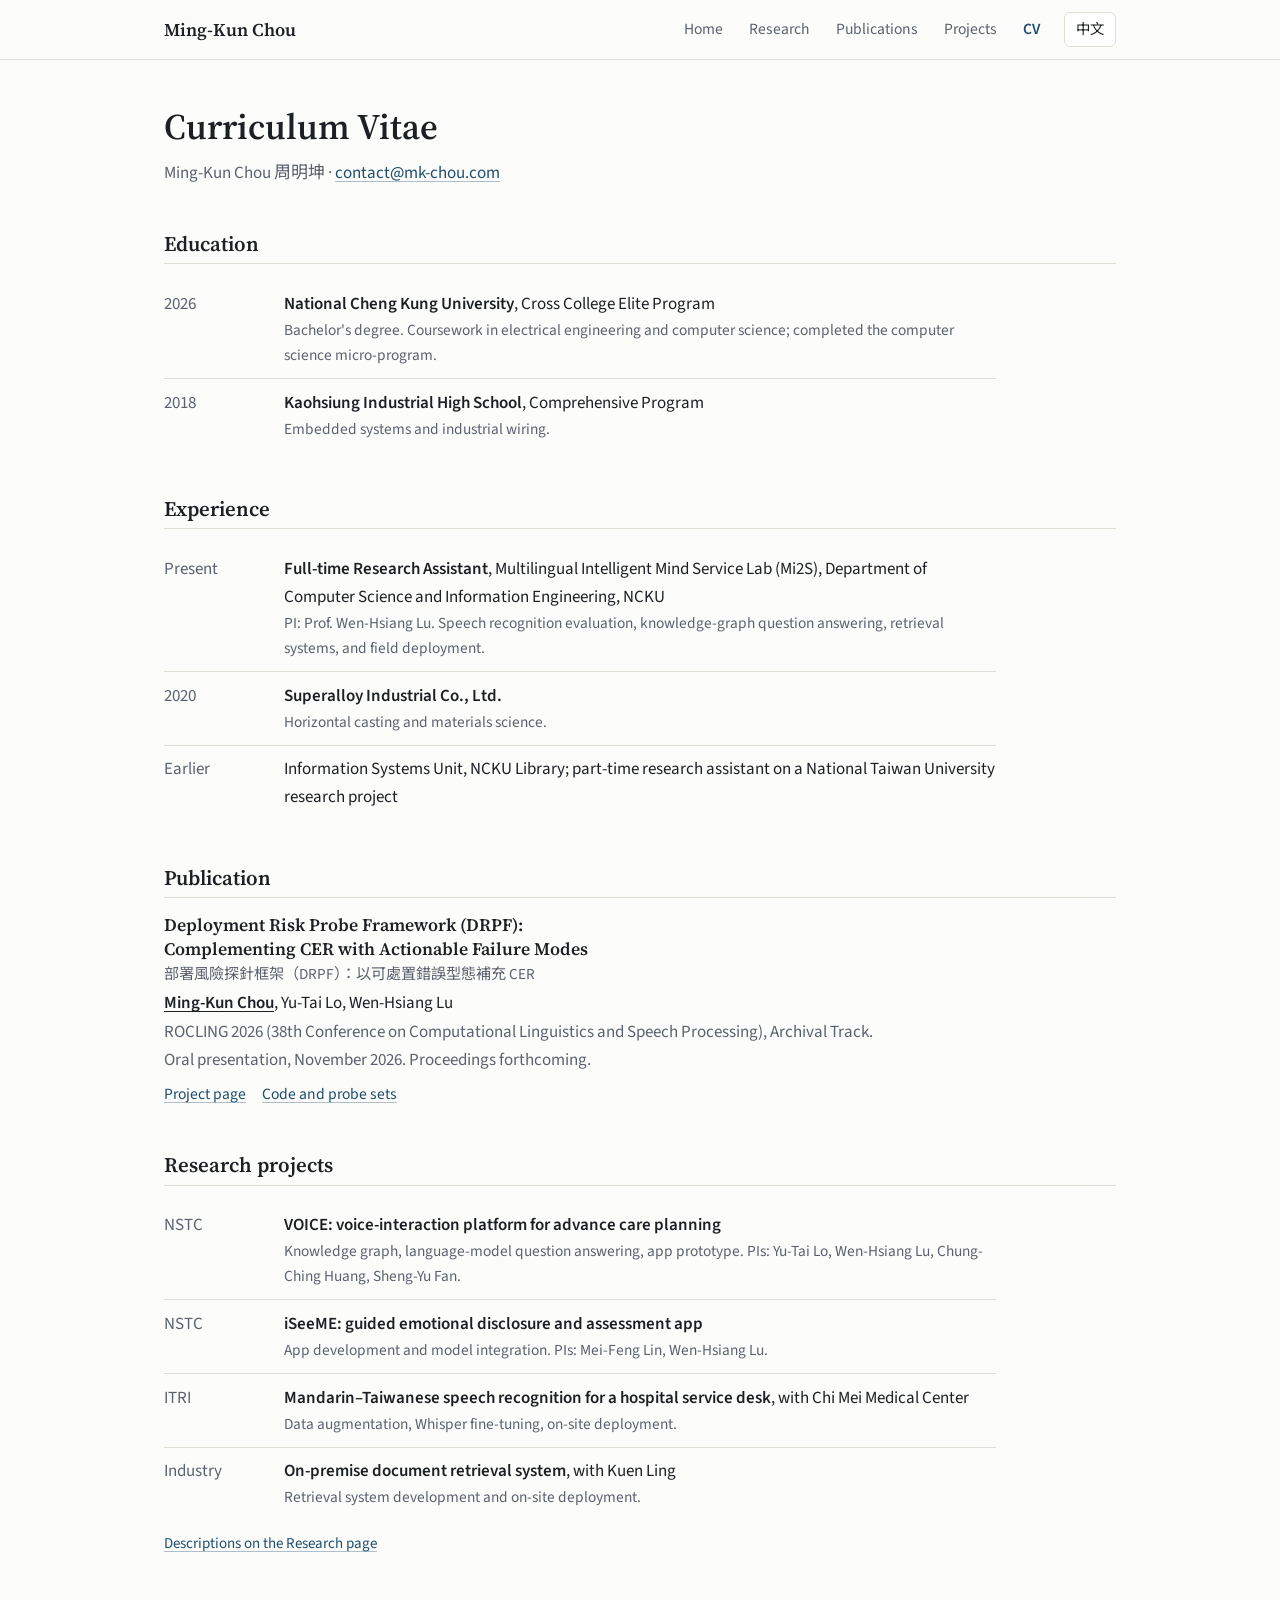
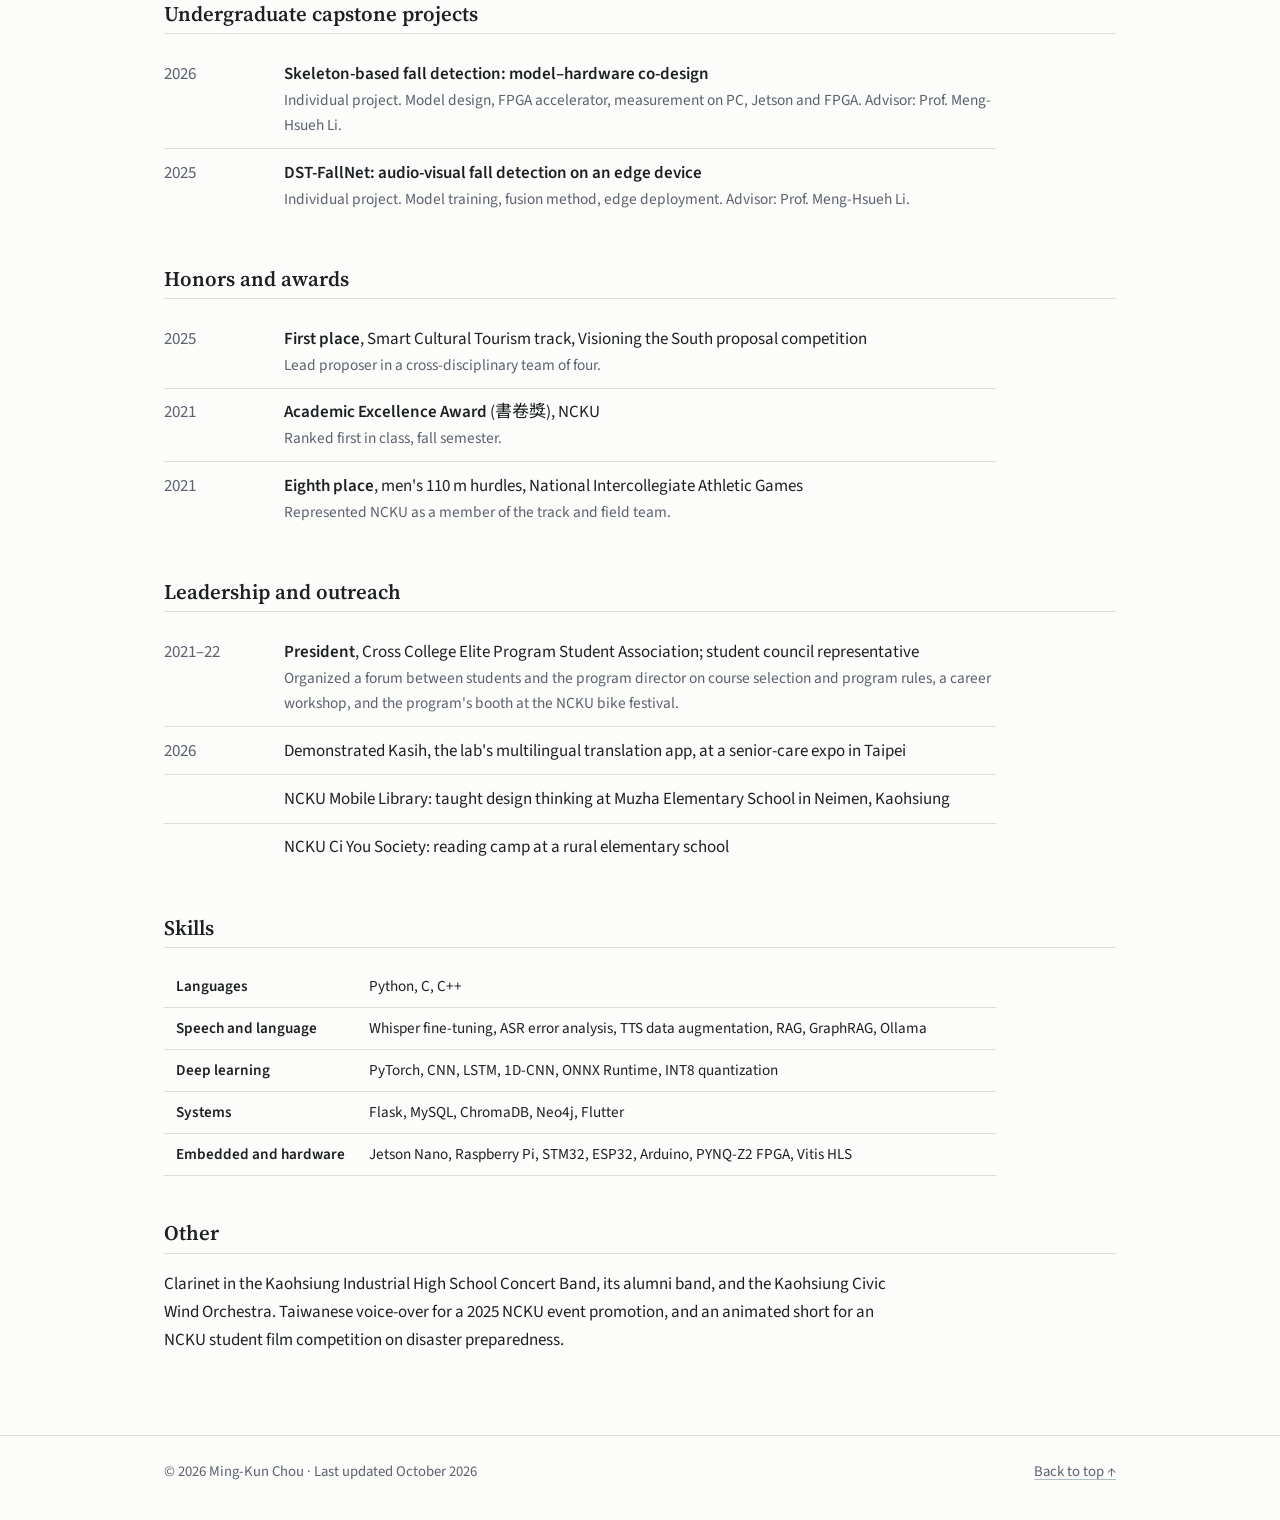
==== commit da486178: "Update DRPF status on CV page" ====
--- a/about/index.html
+++ b/about/index.html
@@ -62,7 +62,7 @@
       <article class="pub">
         <h3 class="pub-title">Deployment Risk Probe Framework (DRPF): Complementing CER with Actionable Failure Modes<span class="pub-title-alt" lang="zh-Hant">部署風險探針框架（DRPF）：以可處置錯誤型態補充 CER</span></h3>
         <p class="pub-authors"><span class="me">Ming-Kun Chou</span>, Yu-Tai Lo, Wen-Hsiang Lu</p>
-        <p class="pub-venue" data-i18n="pub.venue">ROCLING 2026 (38th Conference on Computational Linguistics and Speech Processing), Archival Track. Oral presentation, November 2026. To appear.</p>
+        <p class="pub-venue" data-i18n="pub.venue">ROCLING 2026 (38th Conference on Computational Linguistics and Speech Processing), Archival Track. Oral presentation, November 2026. Proceedings forthcoming.</p>
         <ul class="pub-links">
           <li><a href="../research/drpf/"><span data-i18n="pub.link.page">Project page</span></a></li>
           <li><a href="https://github.com/MKChou/DRPF-rocling2026"><span data-i18n="pub.link.code">Code and probe sets</span></a></li>
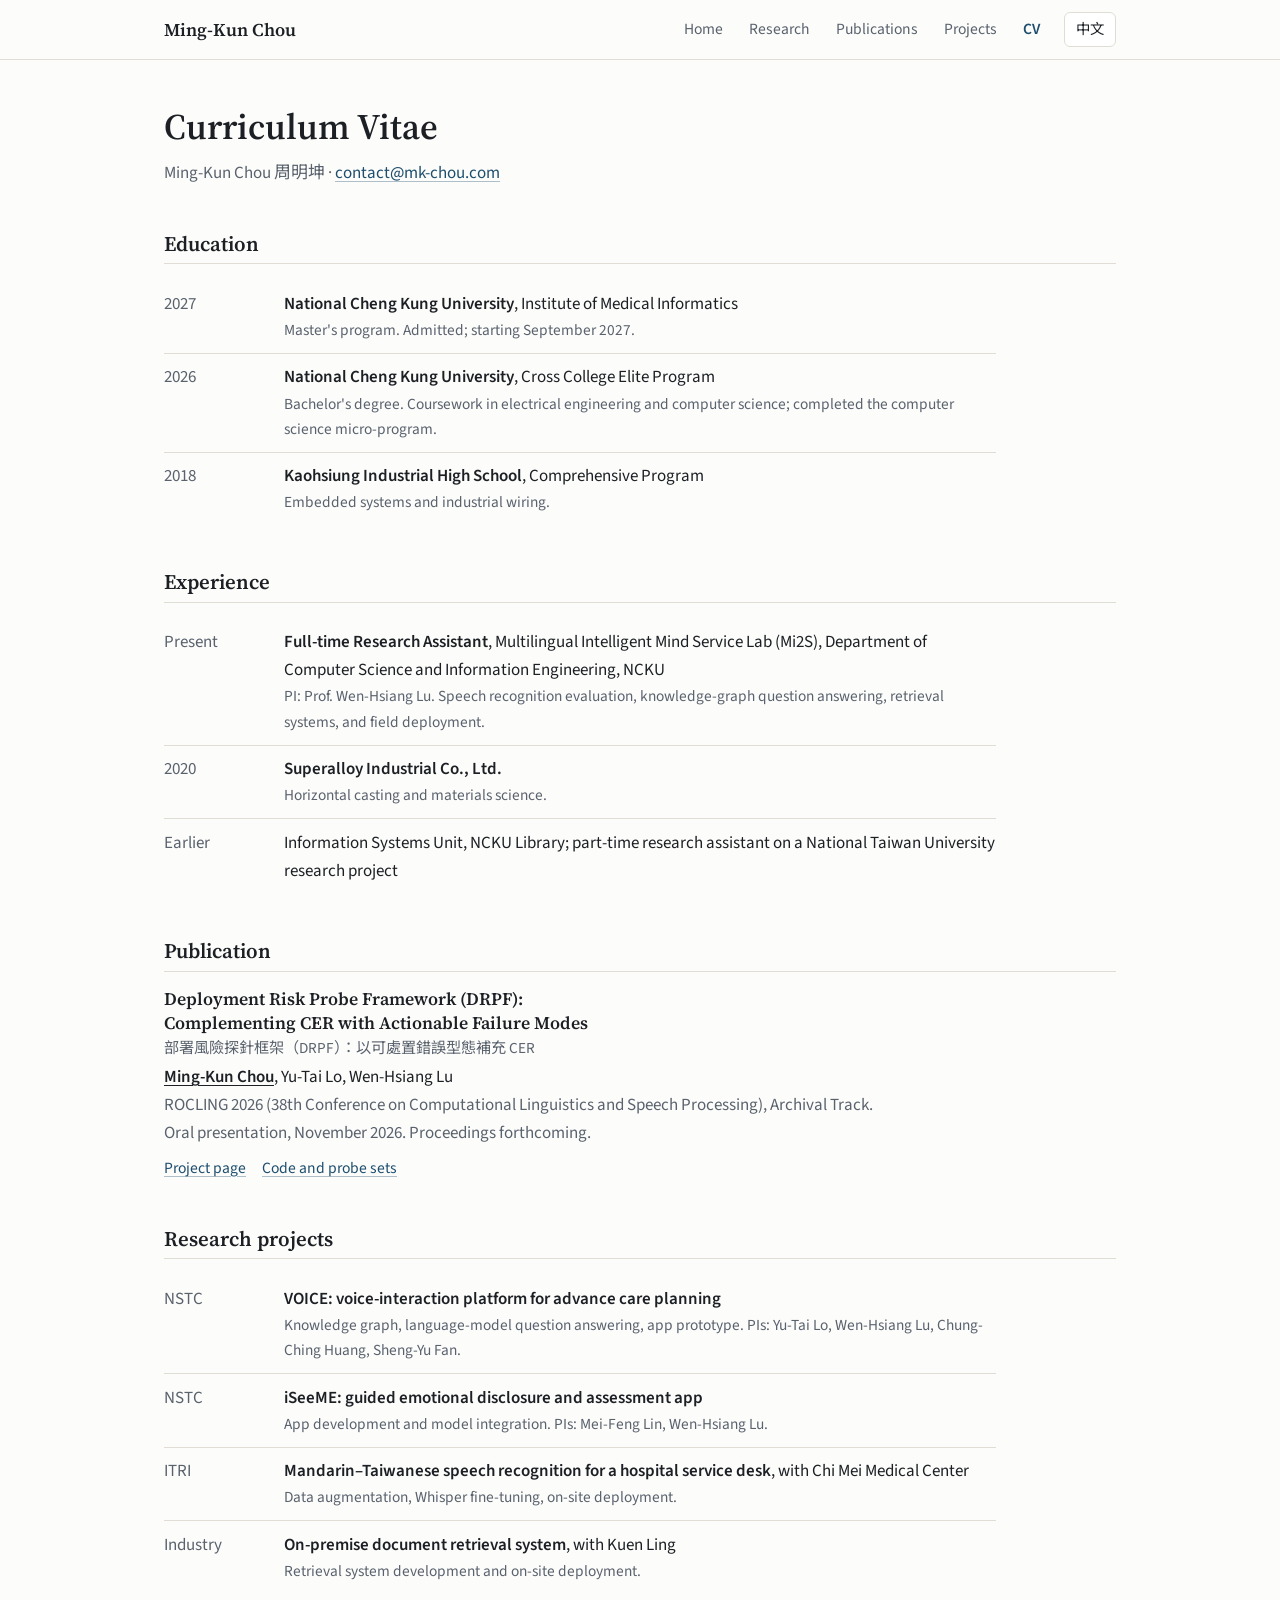
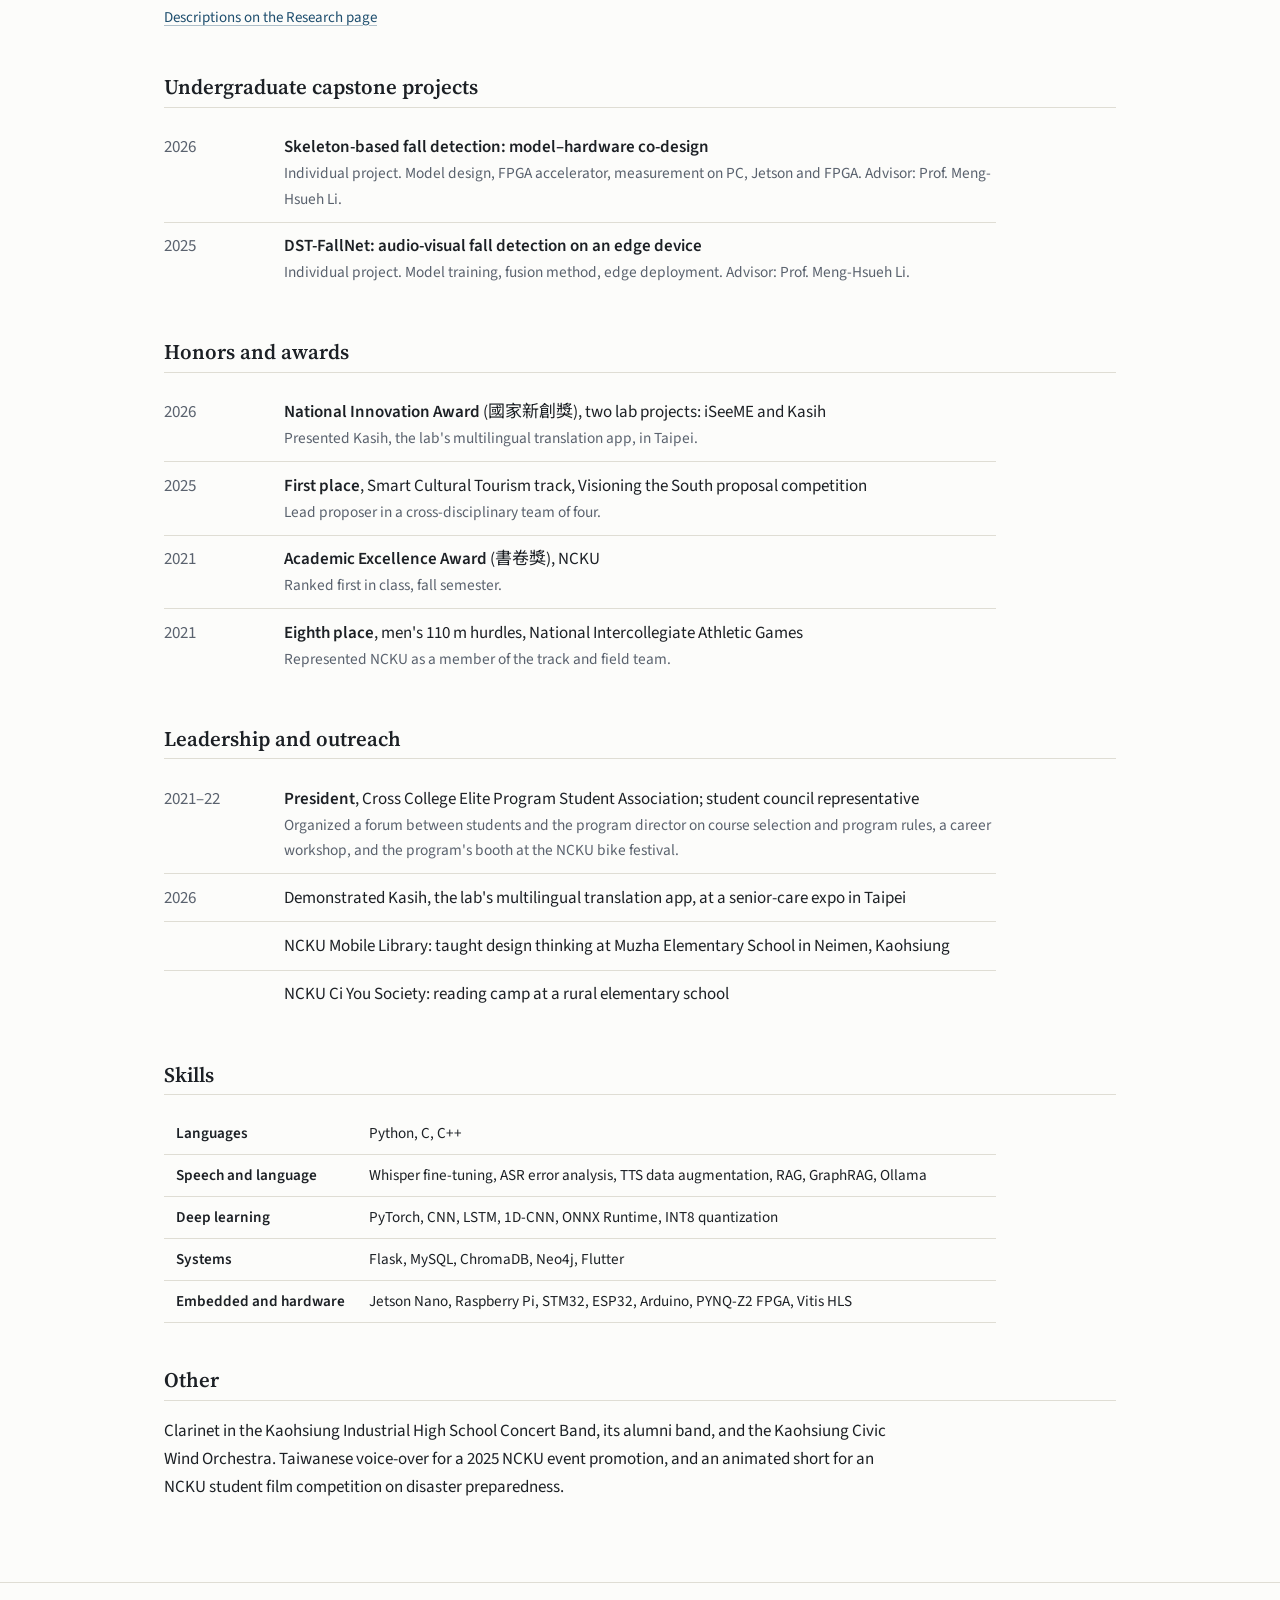
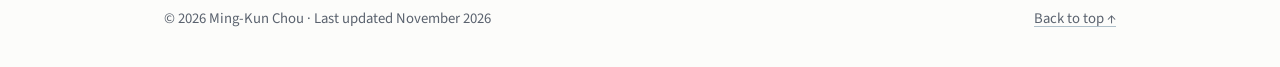
==== commit da36f3b0: "Add M.S. admission (NCKU Medical Informatics, Sep 2027) and National Innovation Award Update homepag" ====
--- a/about/index.html
+++ b/about/index.html
@@ -43,6 +43,7 @@
       <section class="section">
         <h2 class="section-title" data-i18n="cv.h.edu">Education</h2>
         <dl class="cv-list">
+          <div class="cv-row"><dt>2027</dt><dd><span data-i18n="cv.edu.next.main" data-i18n-html><strong>National Cheng Kung University</strong>, Institute of Medical Informatics</span><span class="sub" data-i18n="cv.edu.next.sub">Master's program. Admitted; starting September 2027.</span></dd></div>
           <div class="cv-row"><dt>2026</dt><dd><span data-i18n="cv.edu.0.main" data-i18n-html><strong>National Cheng Kung University</strong>, Cross College Elite Program</span><span class="sub" data-i18n="cv.edu.0.sub">Bachelor's degree. Coursework in electrical engineering and computer science; completed the computer science micro-program.</span></dd></div>
           <div class="cv-row"><dt>2018</dt><dd><span data-i18n="cv.edu.1.main" data-i18n-html><strong>Kaohsiung Industrial High School</strong>, Comprehensive Program</span><span class="sub" data-i18n="cv.edu.1.sub">Embedded systems and industrial wiring.</span></dd></div>
         </dl>
@@ -92,6 +93,7 @@
       <section class="section">
         <h2 class="section-title" data-i18n="cv.h.awards">Honors and awards</h2>
         <dl class="cv-list">
+          <div class="cv-row"><dt>2026</dt><dd><span data-i18n="cv.awards.nia.main" data-i18n-html><strong>National Innovation Award</strong> (國家新創獎), two lab projects: iSeeME and Kasih</span><span class="sub" data-i18n="cv.awards.nia.sub">Presented Kasih, the lab's multilingual translation app, in Taipei.</span></dd></div>
           <div class="cv-row"><dt>2025</dt><dd><span data-i18n="cv.awards.0.main" data-i18n-html><strong>First place</strong>, Smart Cultural Tourism track, Visioning the South proposal competition</span><span class="sub" data-i18n="cv.awards.0.sub">Lead proposer in a cross-disciplinary team of four.</span></dd></div>
           <div class="cv-row"><dt>2021</dt><dd><span data-i18n="cv.awards.1.main" data-i18n-html><strong>Academic Excellence Award</strong> (書卷獎), NCKU</span><span class="sub" data-i18n="cv.awards.1.sub">Ranked first in class, fall semester.</span></dd></div>
           <div class="cv-row"><dt>2021</dt><dd><span data-i18n="cv.awards.2.main" data-i18n-html><strong>Eighth place</strong>, men's 110 m hurdles, National Intercollegiate Athletic Games</span><span class="sub" data-i18n="cv.awards.2.sub">Represented NCKU as a member of the track and field team.</span></dd></div>
@@ -132,7 +134,7 @@
 
   <footer class="site-footer">
     <div class="container footer-inner">
-      <p>&copy; <span id="year">2026</span> Ming-Kun Chou · <span data-i18n="footer.updated">Last updated October 2026</span></p>
+      <p>&copy; <span id="year">2026</span> Ming-Kun Chou · <span data-i18n="footer.updated">Last updated November 2026</span></p>
       <a class="back-to-top" data-i18n="footer.top" href="#">Back to top ↑</a>
     </div>
   </footer>
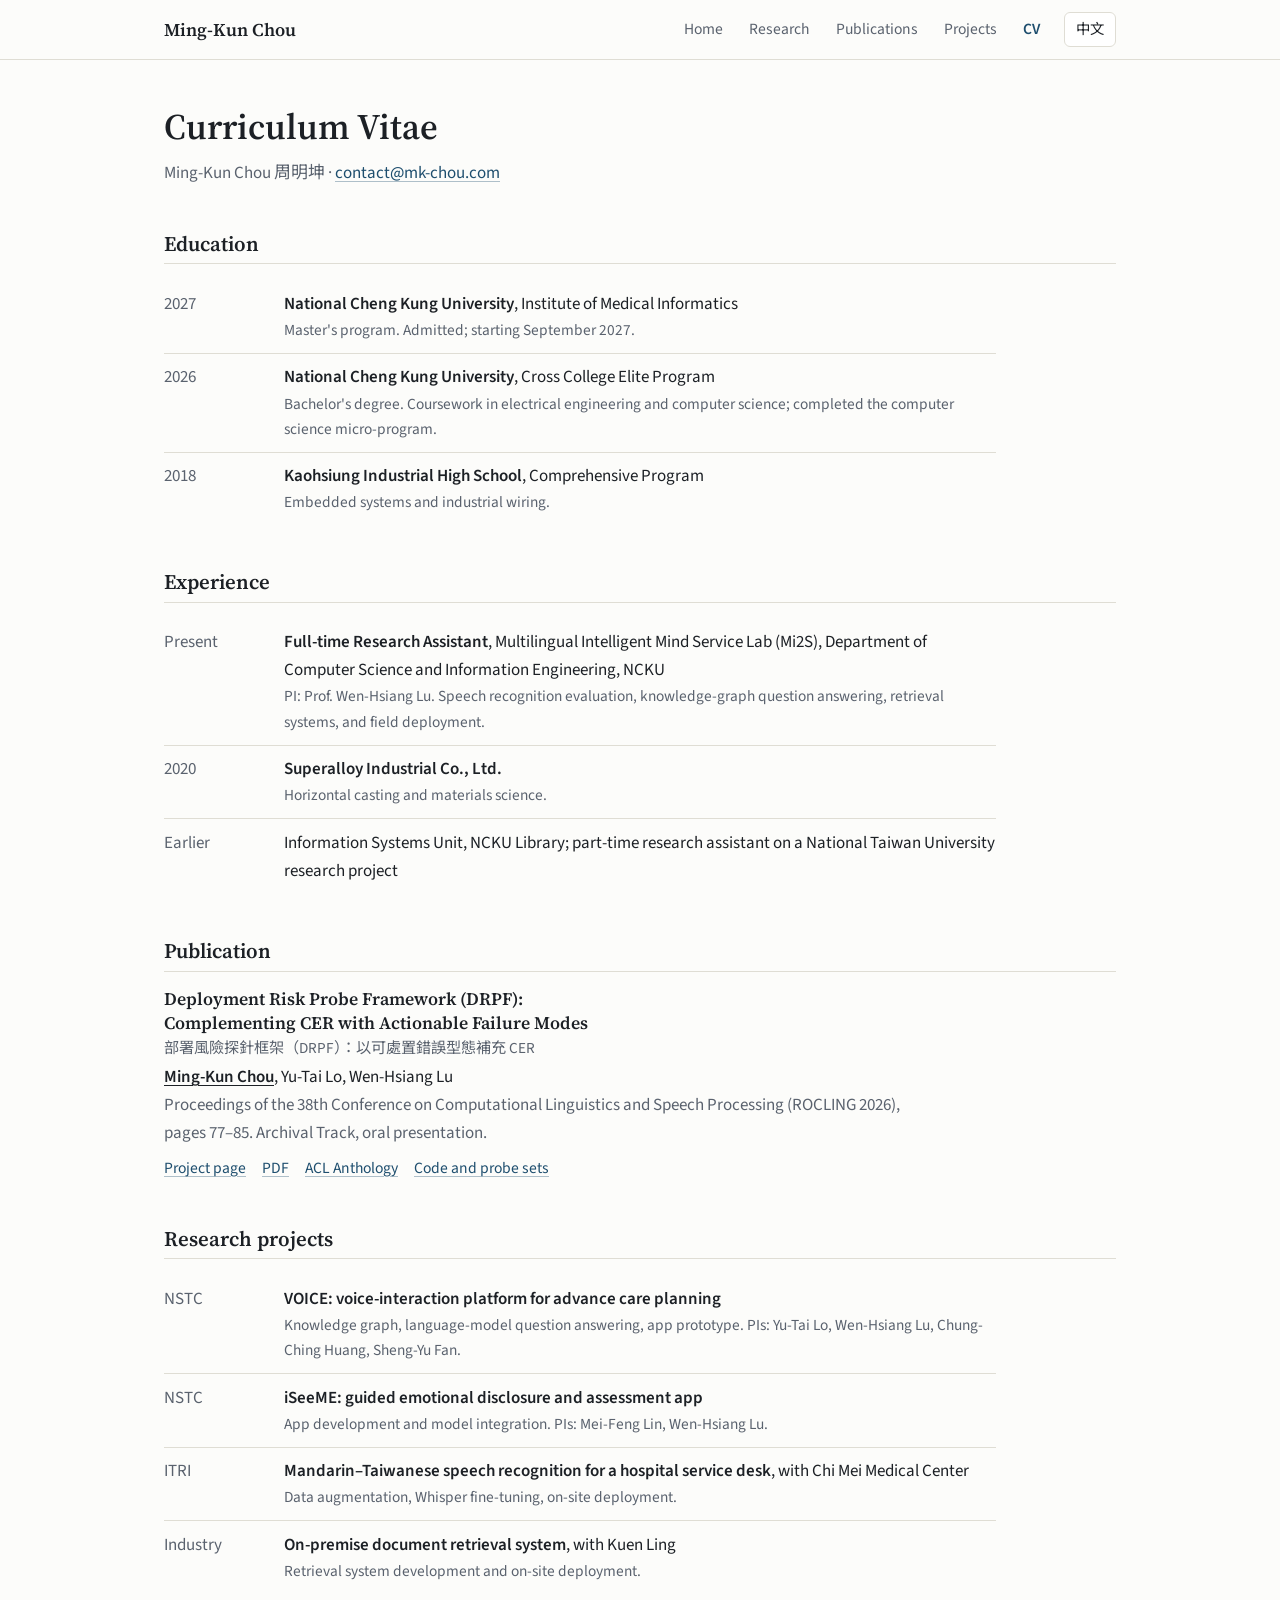
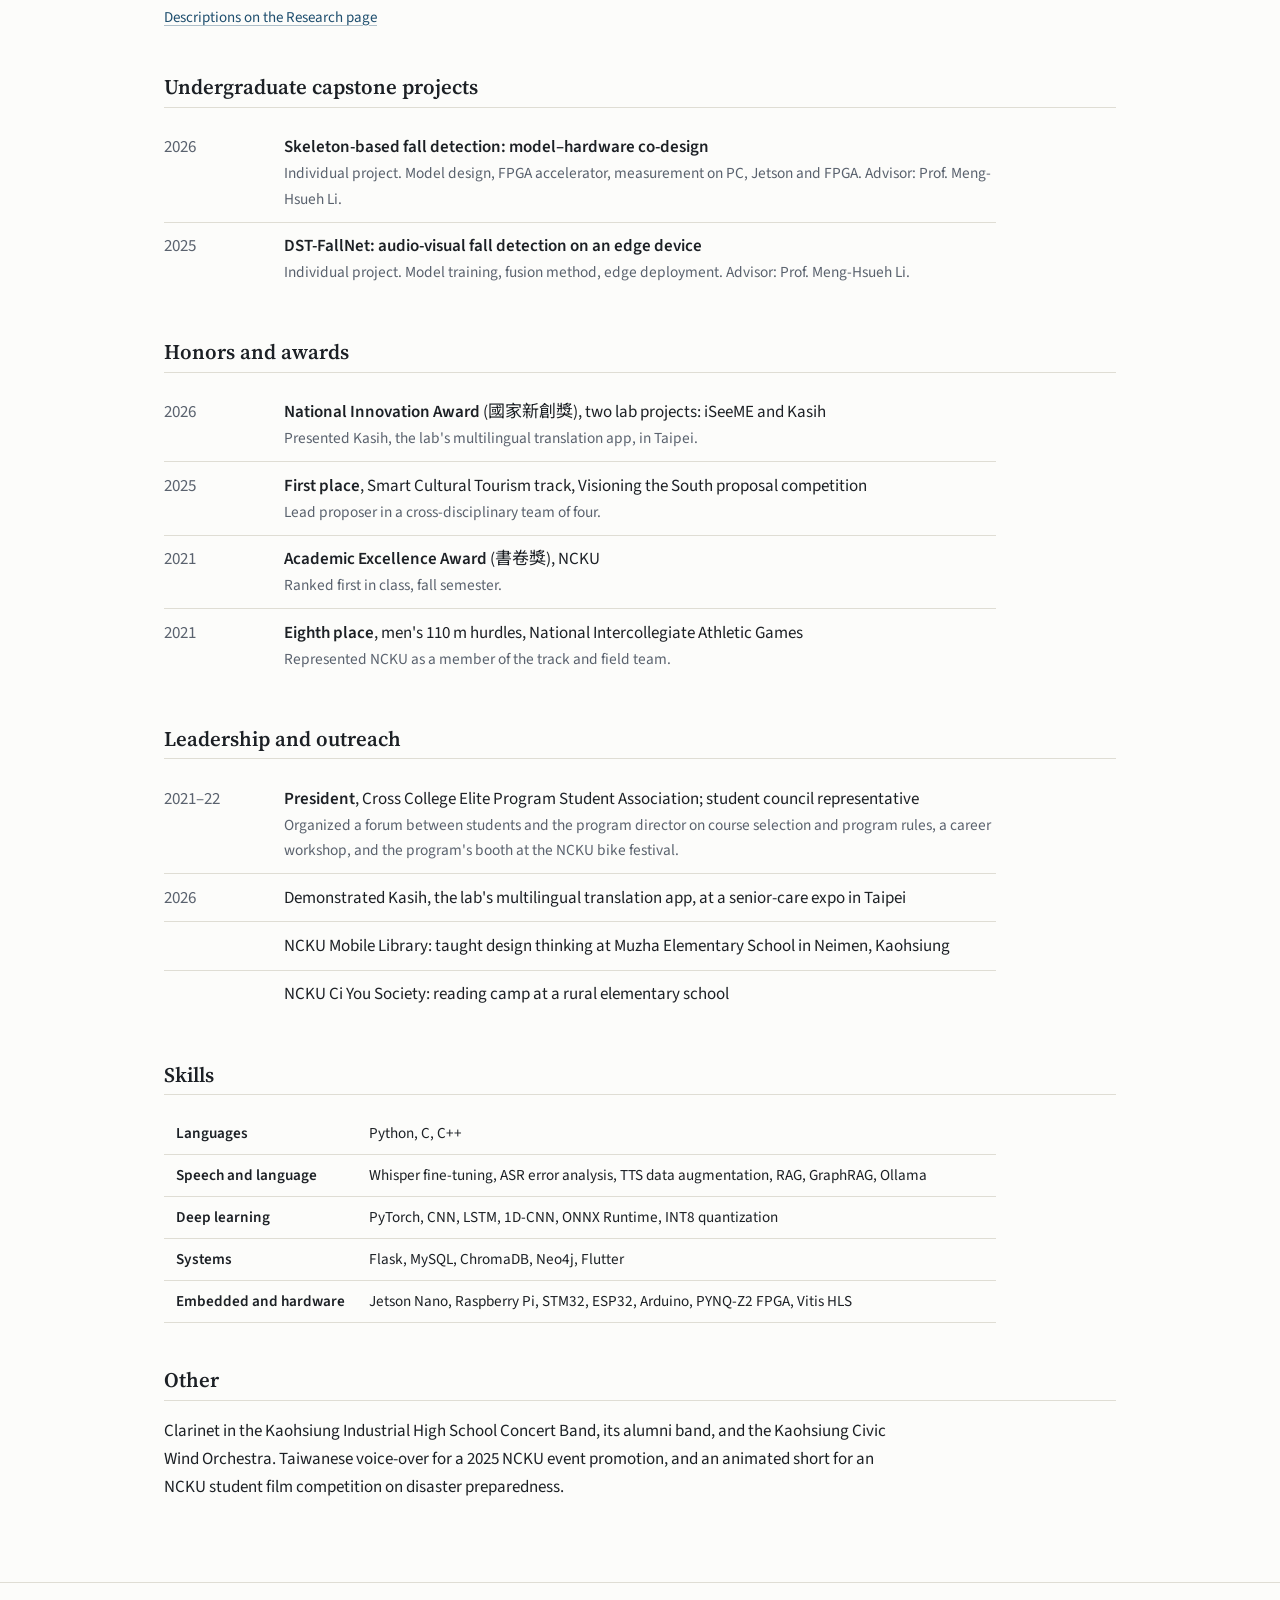
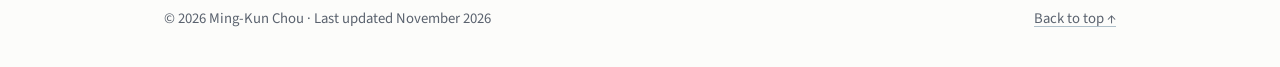
==== commit 4f293fa6: "Link published DRPF paper (ACL Anthology, ROCLING 2026 pp. 77-85) Update venue text, add PDF and Ant" ====
--- a/about/index.html
+++ b/about/index.html
@@ -63,9 +63,11 @@
       <article class="pub">
         <h3 class="pub-title">Deployment Risk Probe Framework (DRPF): Complementing CER with Actionable Failure Modes<span class="pub-title-alt" lang="zh-Hant">部署風險探針框架（DRPF）：以可處置錯誤型態補充 CER</span></h3>
         <p class="pub-authors"><span class="me">Ming-Kun Chou</span>, Yu-Tai Lo, Wen-Hsiang Lu</p>
-        <p class="pub-venue" data-i18n="pub.venue">ROCLING 2026 (38th Conference on Computational Linguistics and Speech Processing), Archival Track. Oral presentation, November 2026. Proceedings forthcoming.</p>
+        <p class="pub-venue" data-i18n="pub.venue">Proceedings of the 38th Conference on Computational Linguistics and Speech Processing (ROCLING 2026), pages 77–85. Archival Track, oral presentation.</p>
         <ul class="pub-links">
           <li><a href="../research/drpf/"><span data-i18n="pub.link.page">Project page</span></a></li>
+          <li><a href="https://aclanthology.org/2026.rocling-main.8.pdf"><span data-i18n="pub.link.pdf">PDF</span></a></li>
+          <li><a href="https://aclanthology.org/2026.rocling-main.8/">ACL Anthology</a></li>
           <li><a href="https://github.com/MKChou/DRPF-rocling2026"><span data-i18n="pub.link.code">Code and probe sets</span></a></li>
         </ul>
       </article>
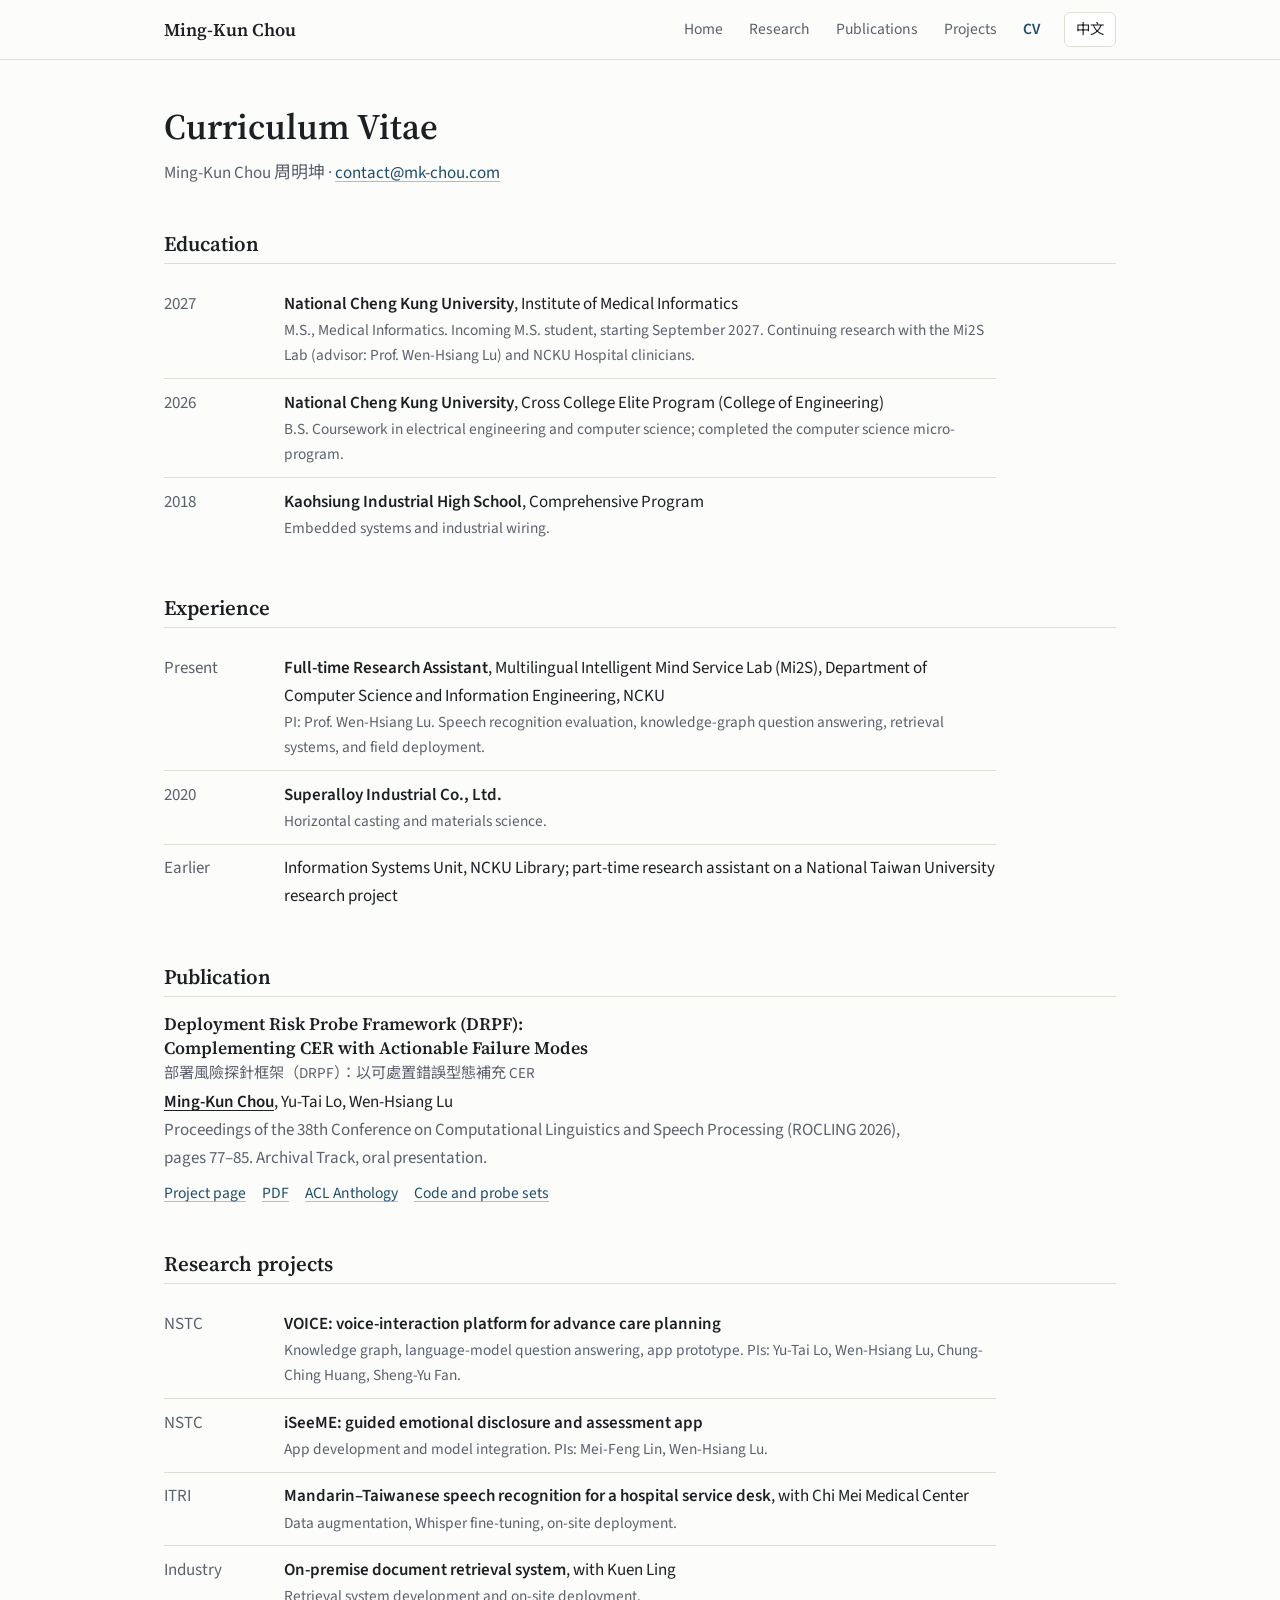
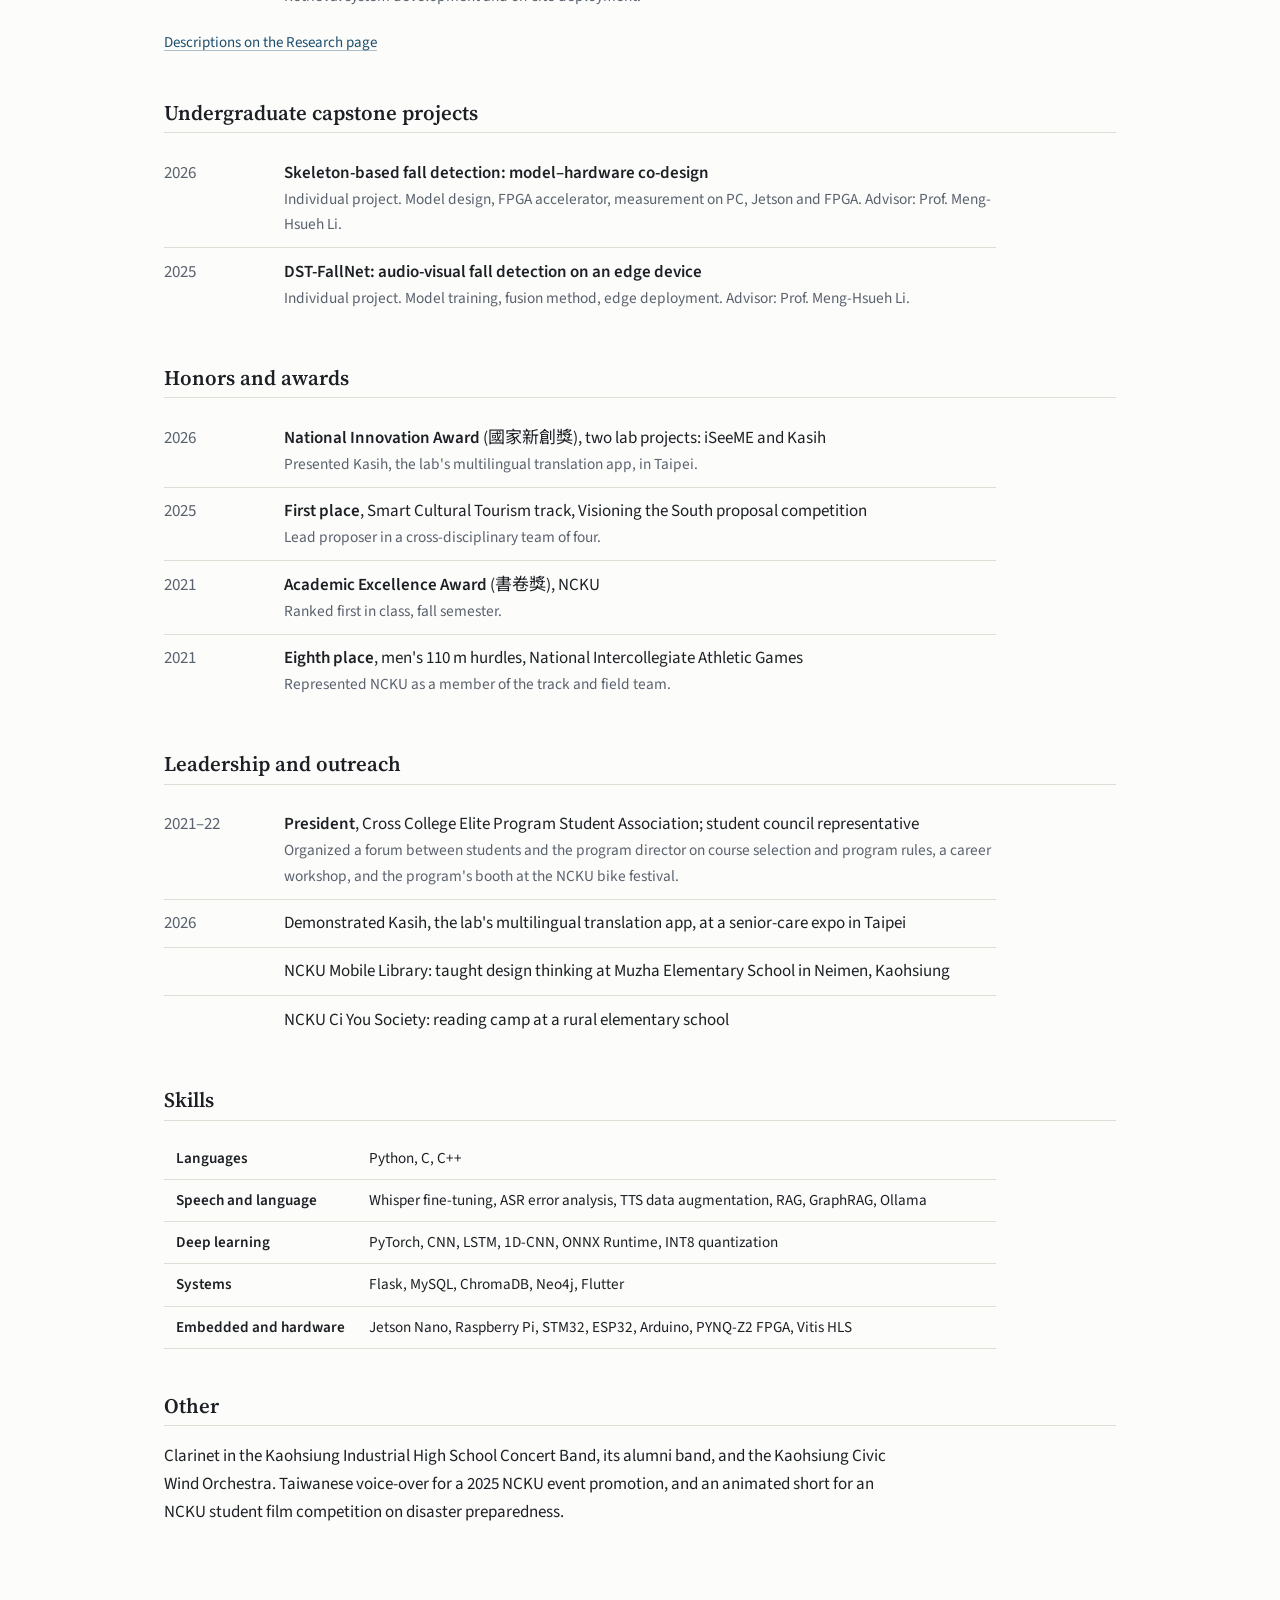
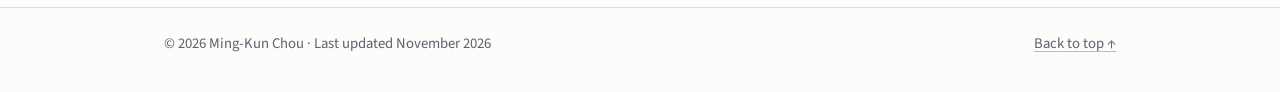
==== commit 24df6266: "Show education under name in homepage header; align CV education with LinkedIn Co-Authored-By: Claud" ====
--- a/about/index.html
+++ b/about/index.html
@@ -43,8 +43,8 @@
       <section class="section">
         <h2 class="section-title" data-i18n="cv.h.edu">Education</h2>
         <dl class="cv-list">
-          <div class="cv-row"><dt>2027</dt><dd><span data-i18n="cv.edu.next.main" data-i18n-html><strong>National Cheng Kung University</strong>, Institute of Medical Informatics</span><span class="sub" data-i18n="cv.edu.next.sub">Master's program. Admitted; starting September 2027.</span></dd></div>
-          <div class="cv-row"><dt>2026</dt><dd><span data-i18n="cv.edu.0.main" data-i18n-html><strong>National Cheng Kung University</strong>, Cross College Elite Program</span><span class="sub" data-i18n="cv.edu.0.sub">Bachelor's degree. Coursework in electrical engineering and computer science; completed the computer science micro-program.</span></dd></div>
+          <div class="cv-row"><dt>2027</dt><dd><span data-i18n="cv.edu.next.main" data-i18n-html><strong>National Cheng Kung University</strong>, Institute of Medical Informatics</span><span class="sub" data-i18n="cv.edu.next.sub">M.S., Medical Informatics. Incoming M.S. student, starting September 2027. Continuing research with the Mi2S Lab (advisor: Prof. Wen-Hsiang Lu) and NCKU Hospital clinicians.</span></dd></div>
+          <div class="cv-row"><dt>2026</dt><dd><span data-i18n="cv.edu.0.main" data-i18n-html><strong>National Cheng Kung University</strong>, Cross College Elite Program (College of Engineering)</span><span class="sub" data-i18n="cv.edu.0.sub">B.S. Coursework in electrical engineering and computer science; completed the computer science micro-program.</span></dd></div>
           <div class="cv-row"><dt>2018</dt><dd><span data-i18n="cv.edu.1.main" data-i18n-html><strong>Kaohsiung Industrial High School</strong>, Comprehensive Program</span><span class="sub" data-i18n="cv.edu.1.sub">Embedded systems and industrial wiring.</span></dd></div>
         </dl>
       </section>
--- a/css/style.css
+++ b/css/style.css
@@ -356,6 +356,10 @@
   color: var(--text-muted);
 }
 
+.profile-edu {
+  margin-top: 0.5rem;
+}
+
 .link-row {
   display: flex;
   flex-wrap: wrap;
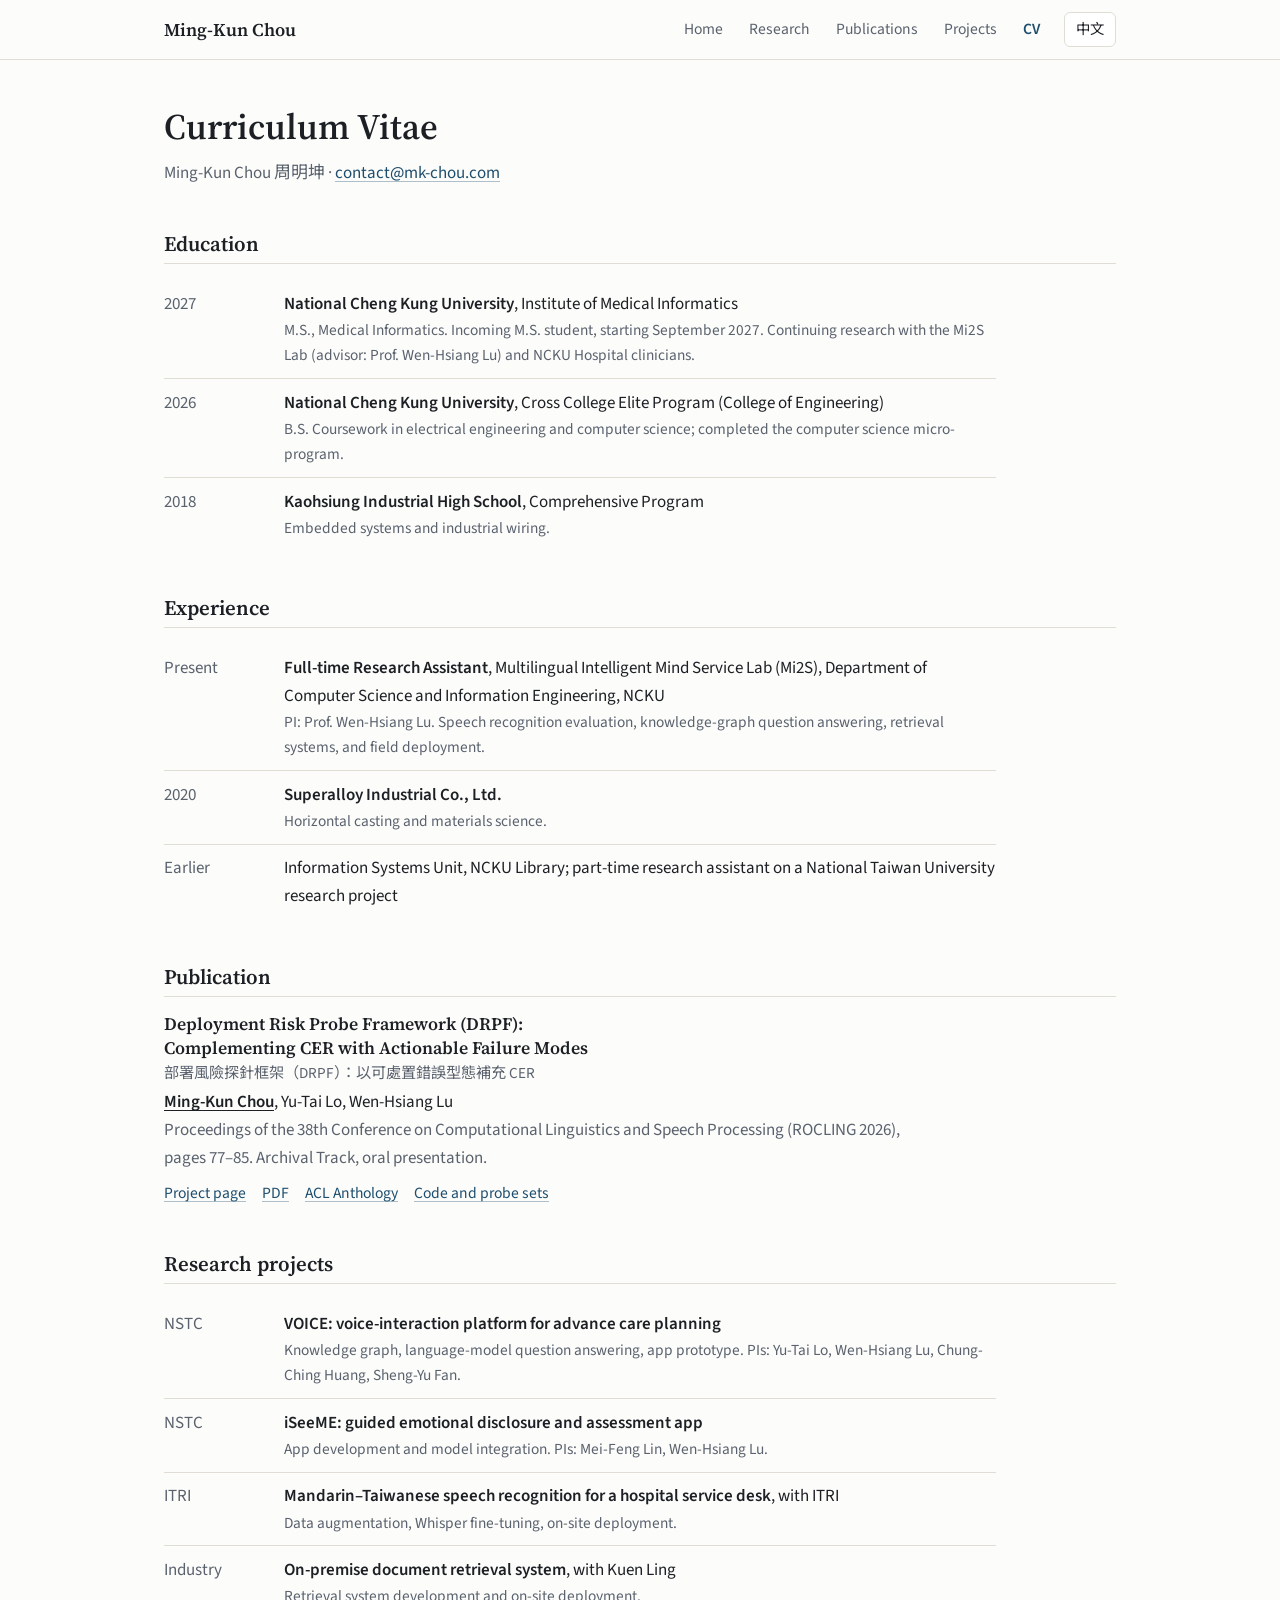
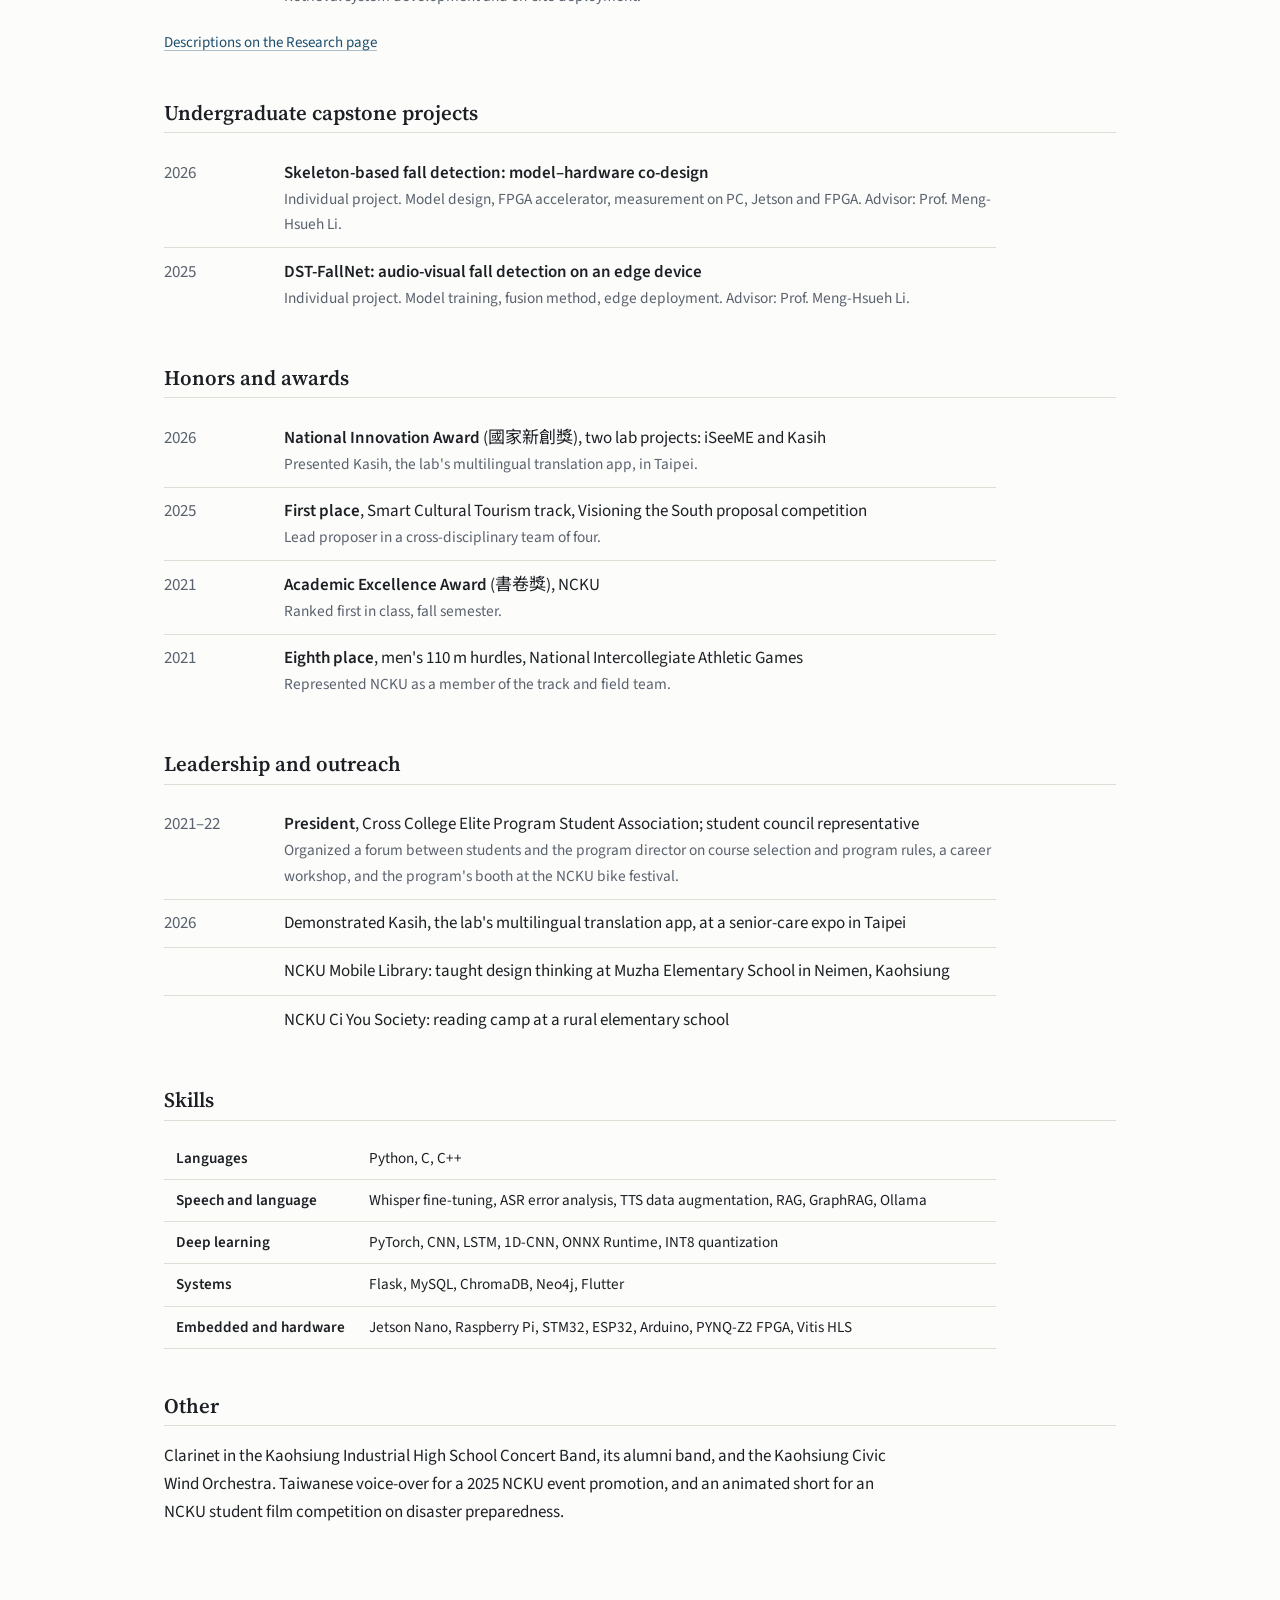
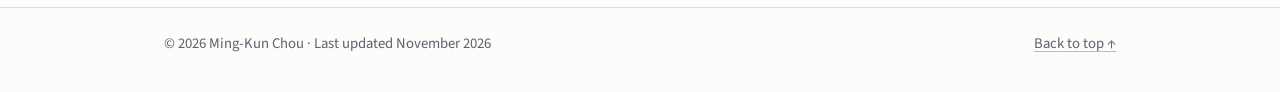
==== commit cf2bf882: "Label hospital ASR project as ITRI only Co-Authored-By: Claude Opus 5.5 <noreply@anthropic.com>" ====
--- a/about/index.html
+++ b/about/index.html
@@ -78,7 +78,7 @@
         <dl class="cv-list">
           <div class="cv-row"><dt><span data-i18n="cv.res.0.when">NSTC</span></dt><dd><span data-i18n="cv.res.0.main" data-i18n-html><strong>VOICE: voice-interaction platform for advance care planning</strong></span><span class="sub" data-i18n="cv.res.0.sub">Knowledge graph, language-model question answering, app prototype. PIs: Yu-Tai Lo, Wen-Hsiang Lu, Chung-Ching Huang, Sheng-Yu Fan.</span></dd></div>
           <div class="cv-row"><dt><span data-i18n="cv.res.1.when">NSTC</span></dt><dd><span data-i18n="cv.res.1.main" data-i18n-html><strong>iSeeME: guided emotional disclosure and assessment app</strong></span><span class="sub" data-i18n="cv.res.1.sub">App development and model integration. PIs: Mei-Feng Lin, Wen-Hsiang Lu.</span></dd></div>
-          <div class="cv-row"><dt><span data-i18n="cv.res.2.when">ITRI</span></dt><dd><span data-i18n="cv.res.2.main" data-i18n-html><strong>Mandarin–Taiwanese speech recognition for a hospital service desk</strong>, with Chi Mei Medical Center</span><span class="sub" data-i18n="cv.res.2.sub">Data augmentation, Whisper fine-tuning, on-site deployment.</span></dd></div>
+          <div class="cv-row"><dt><span data-i18n="cv.res.2.when">ITRI</span></dt><dd><span data-i18n="cv.res.2.main" data-i18n-html><strong>Mandarin–Taiwanese speech recognition for a hospital service desk</strong>, with ITRI</span><span class="sub" data-i18n="cv.res.2.sub">Data augmentation, Whisper fine-tuning, on-site deployment.</span></dd></div>
           <div class="cv-row"><dt><span data-i18n="cv.res.3.when">Industry</span></dt><dd><span data-i18n="cv.res.3.main" data-i18n-html><strong>On-premise document retrieval system</strong>, with Kuen Ling</span><span class="sub" data-i18n="cv.res.3.sub">Retrieval system development and on-site deployment.</span></dd></div>
         </dl>
         <p class="small" style="margin-top:.75rem"><a href="../research/"><span data-i18n="cv.res.more">Descriptions on the Research page</span></a></p>
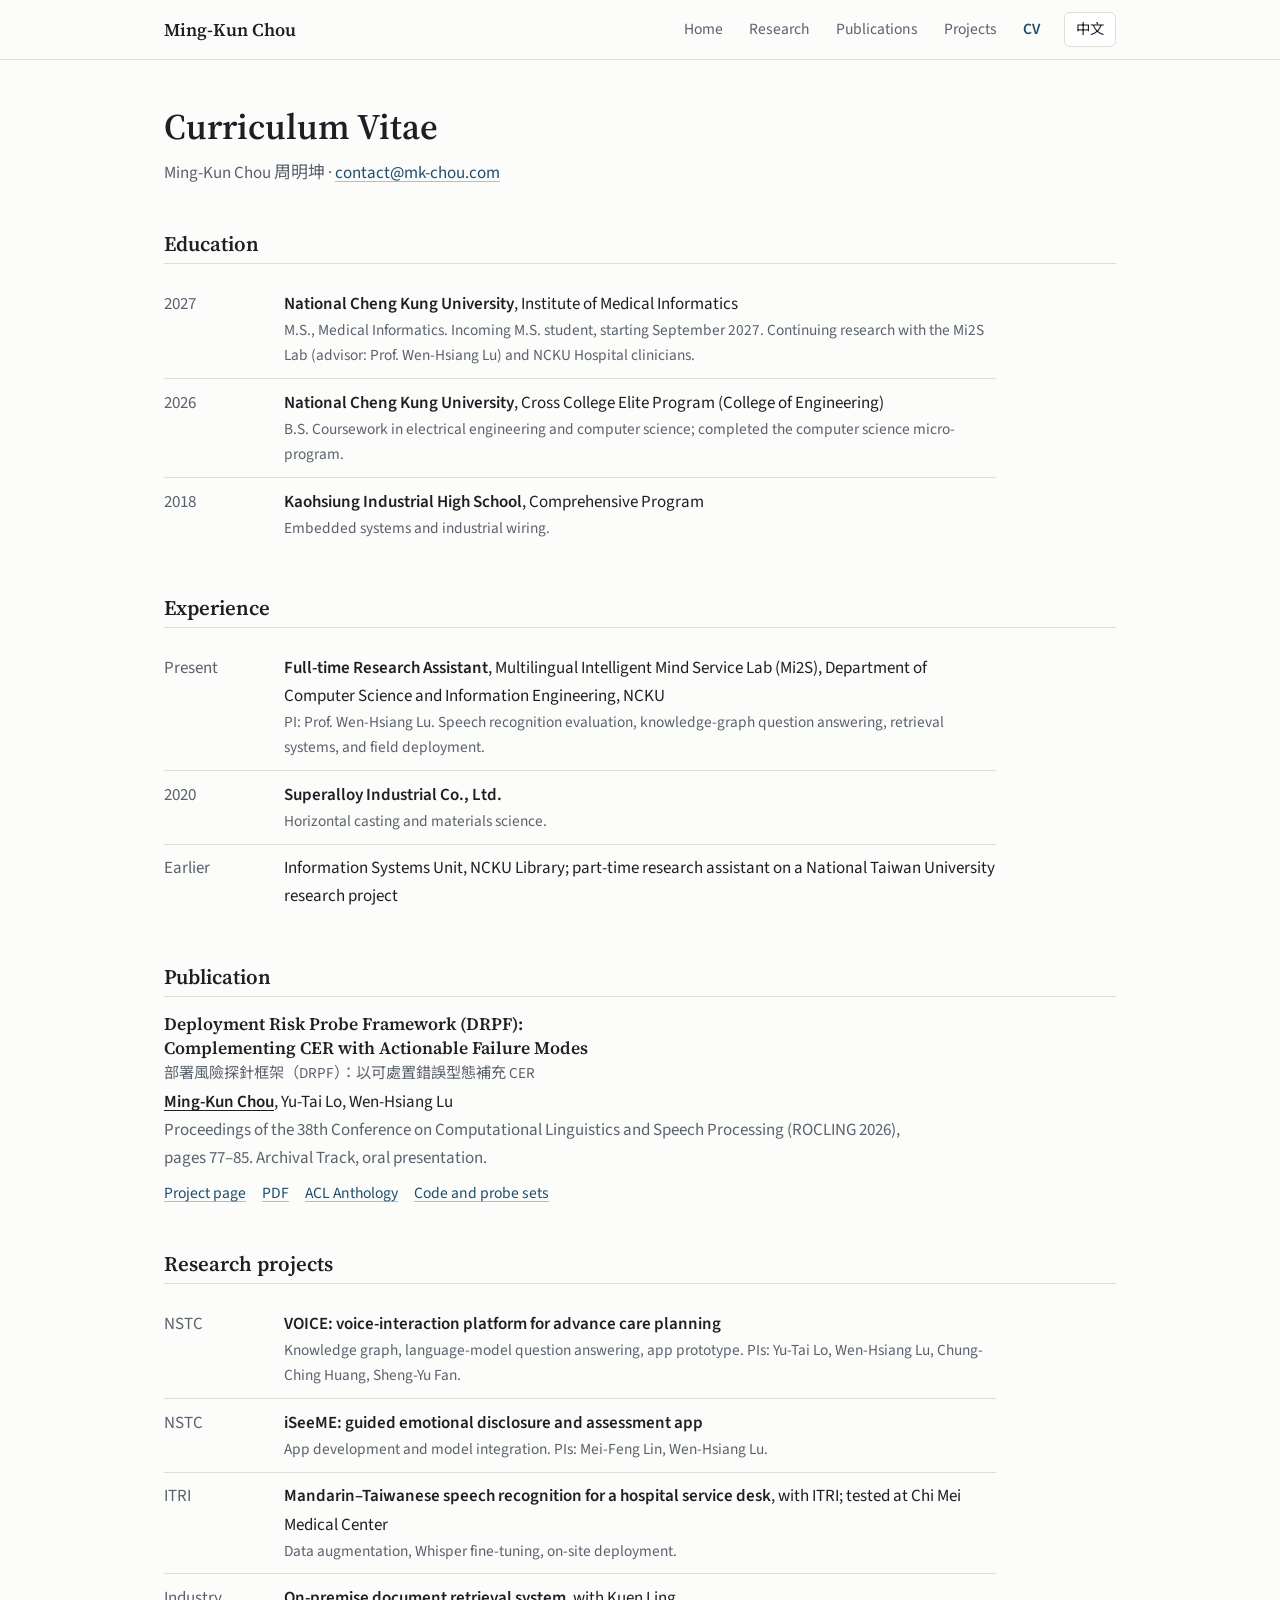
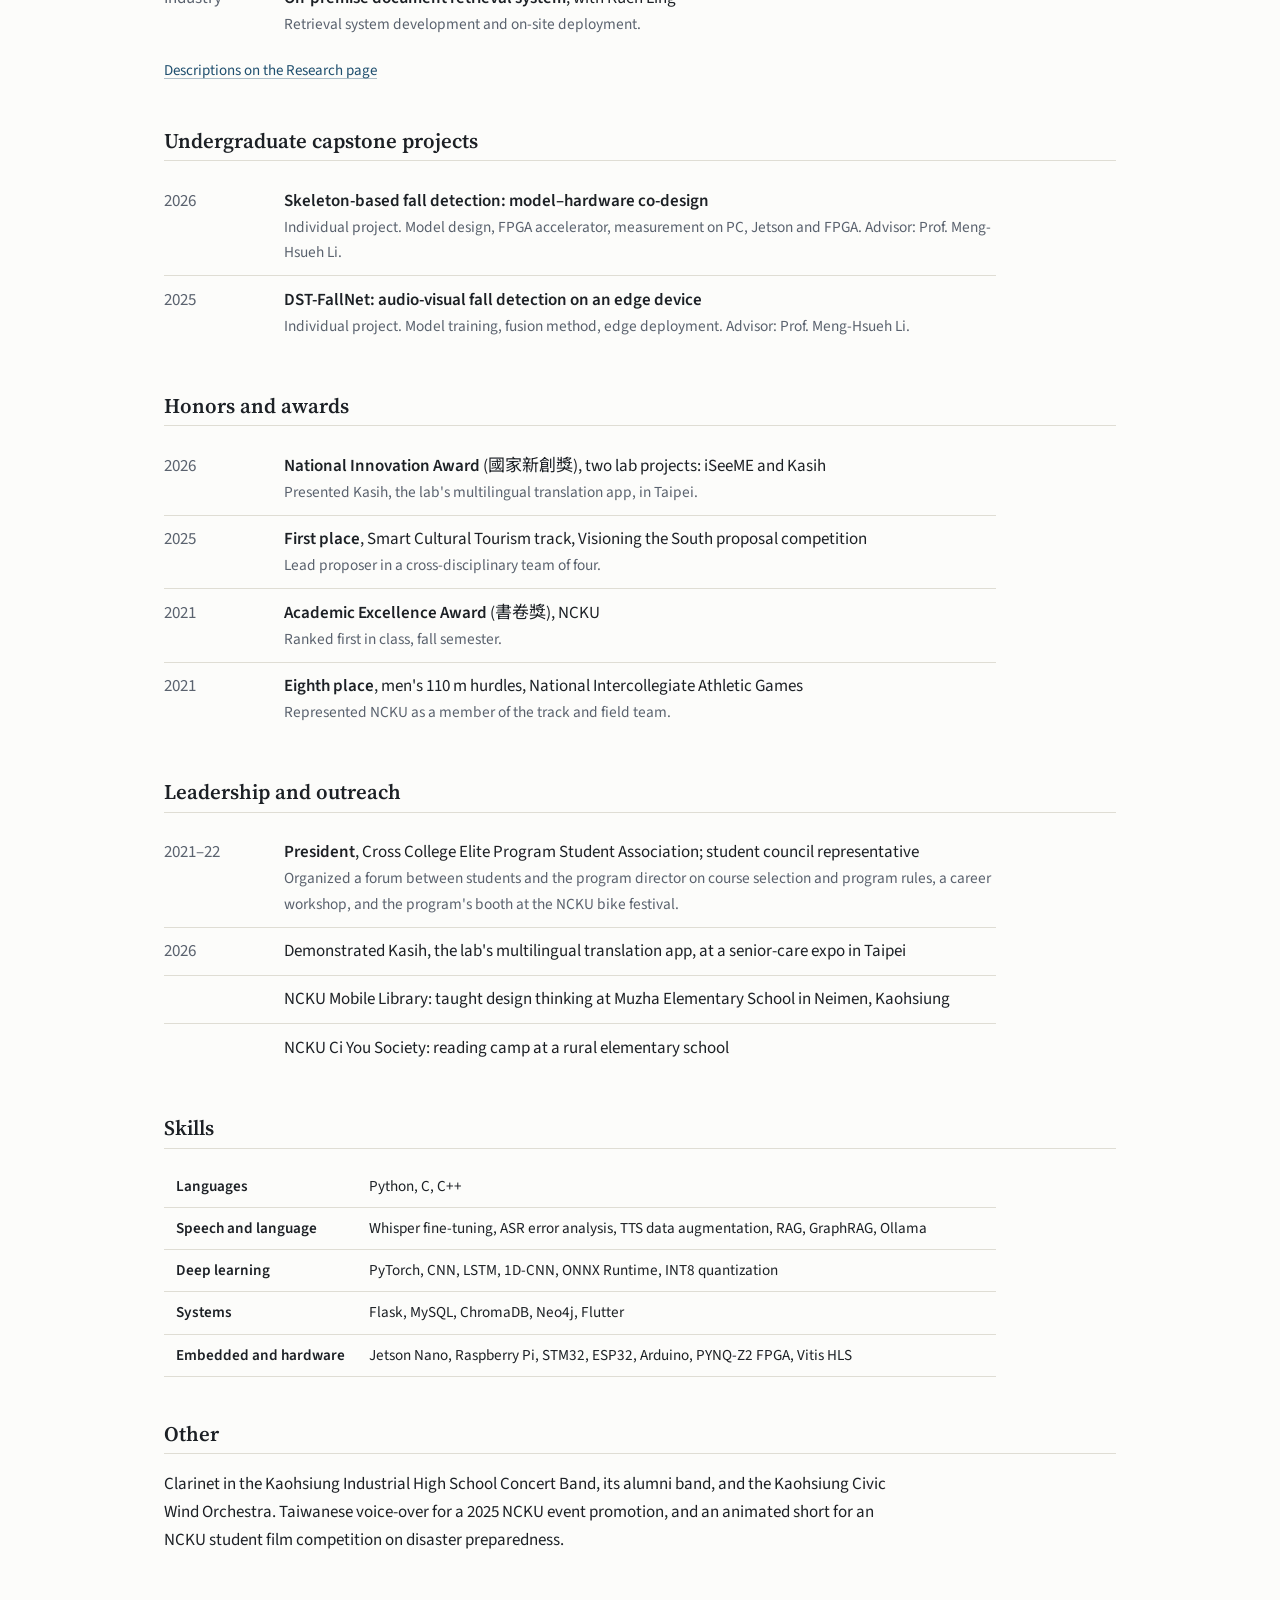
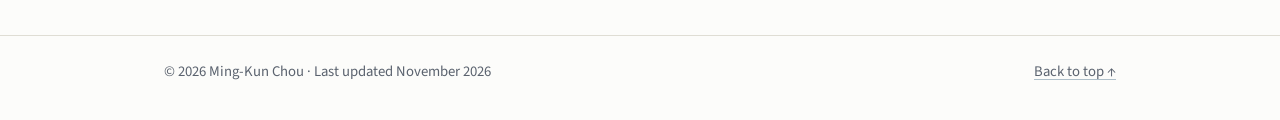
==== commit 64b885da: "Note Chi Mei Medical Center as test site for ITRI ASR project Co-Authored-By: Claude Opus 5.5 <norep" ====
--- a/about/index.html
+++ b/about/index.html
@@ -78,7 +78,7 @@
         <dl class="cv-list">
           <div class="cv-row"><dt><span data-i18n="cv.res.0.when">NSTC</span></dt><dd><span data-i18n="cv.res.0.main" data-i18n-html><strong>VOICE: voice-interaction platform for advance care planning</strong></span><span class="sub" data-i18n="cv.res.0.sub">Knowledge graph, language-model question answering, app prototype. PIs: Yu-Tai Lo, Wen-Hsiang Lu, Chung-Ching Huang, Sheng-Yu Fan.</span></dd></div>
           <div class="cv-row"><dt><span data-i18n="cv.res.1.when">NSTC</span></dt><dd><span data-i18n="cv.res.1.main" data-i18n-html><strong>iSeeME: guided emotional disclosure and assessment app</strong></span><span class="sub" data-i18n="cv.res.1.sub">App development and model integration. PIs: Mei-Feng Lin, Wen-Hsiang Lu.</span></dd></div>
-          <div class="cv-row"><dt><span data-i18n="cv.res.2.when">ITRI</span></dt><dd><span data-i18n="cv.res.2.main" data-i18n-html><strong>Mandarin–Taiwanese speech recognition for a hospital service desk</strong>, with ITRI</span><span class="sub" data-i18n="cv.res.2.sub">Data augmentation, Whisper fine-tuning, on-site deployment.</span></dd></div>
+          <div class="cv-row"><dt><span data-i18n="cv.res.2.when">ITRI</span></dt><dd><span data-i18n="cv.res.2.main" data-i18n-html><strong>Mandarin–Taiwanese speech recognition for a hospital service desk</strong>, with ITRI; tested at Chi Mei Medical Center</span><span class="sub" data-i18n="cv.res.2.sub">Data augmentation, Whisper fine-tuning, on-site deployment.</span></dd></div>
           <div class="cv-row"><dt><span data-i18n="cv.res.3.when">Industry</span></dt><dd><span data-i18n="cv.res.3.main" data-i18n-html><strong>On-premise document retrieval system</strong>, with Kuen Ling</span><span class="sub" data-i18n="cv.res.3.sub">Retrieval system development and on-site deployment.</span></dd></div>
         </dl>
         <p class="small" style="margin-top:.75rem"><a href="../research/"><span data-i18n="cv.res.more">Descriptions on the Research page</span></a></p>
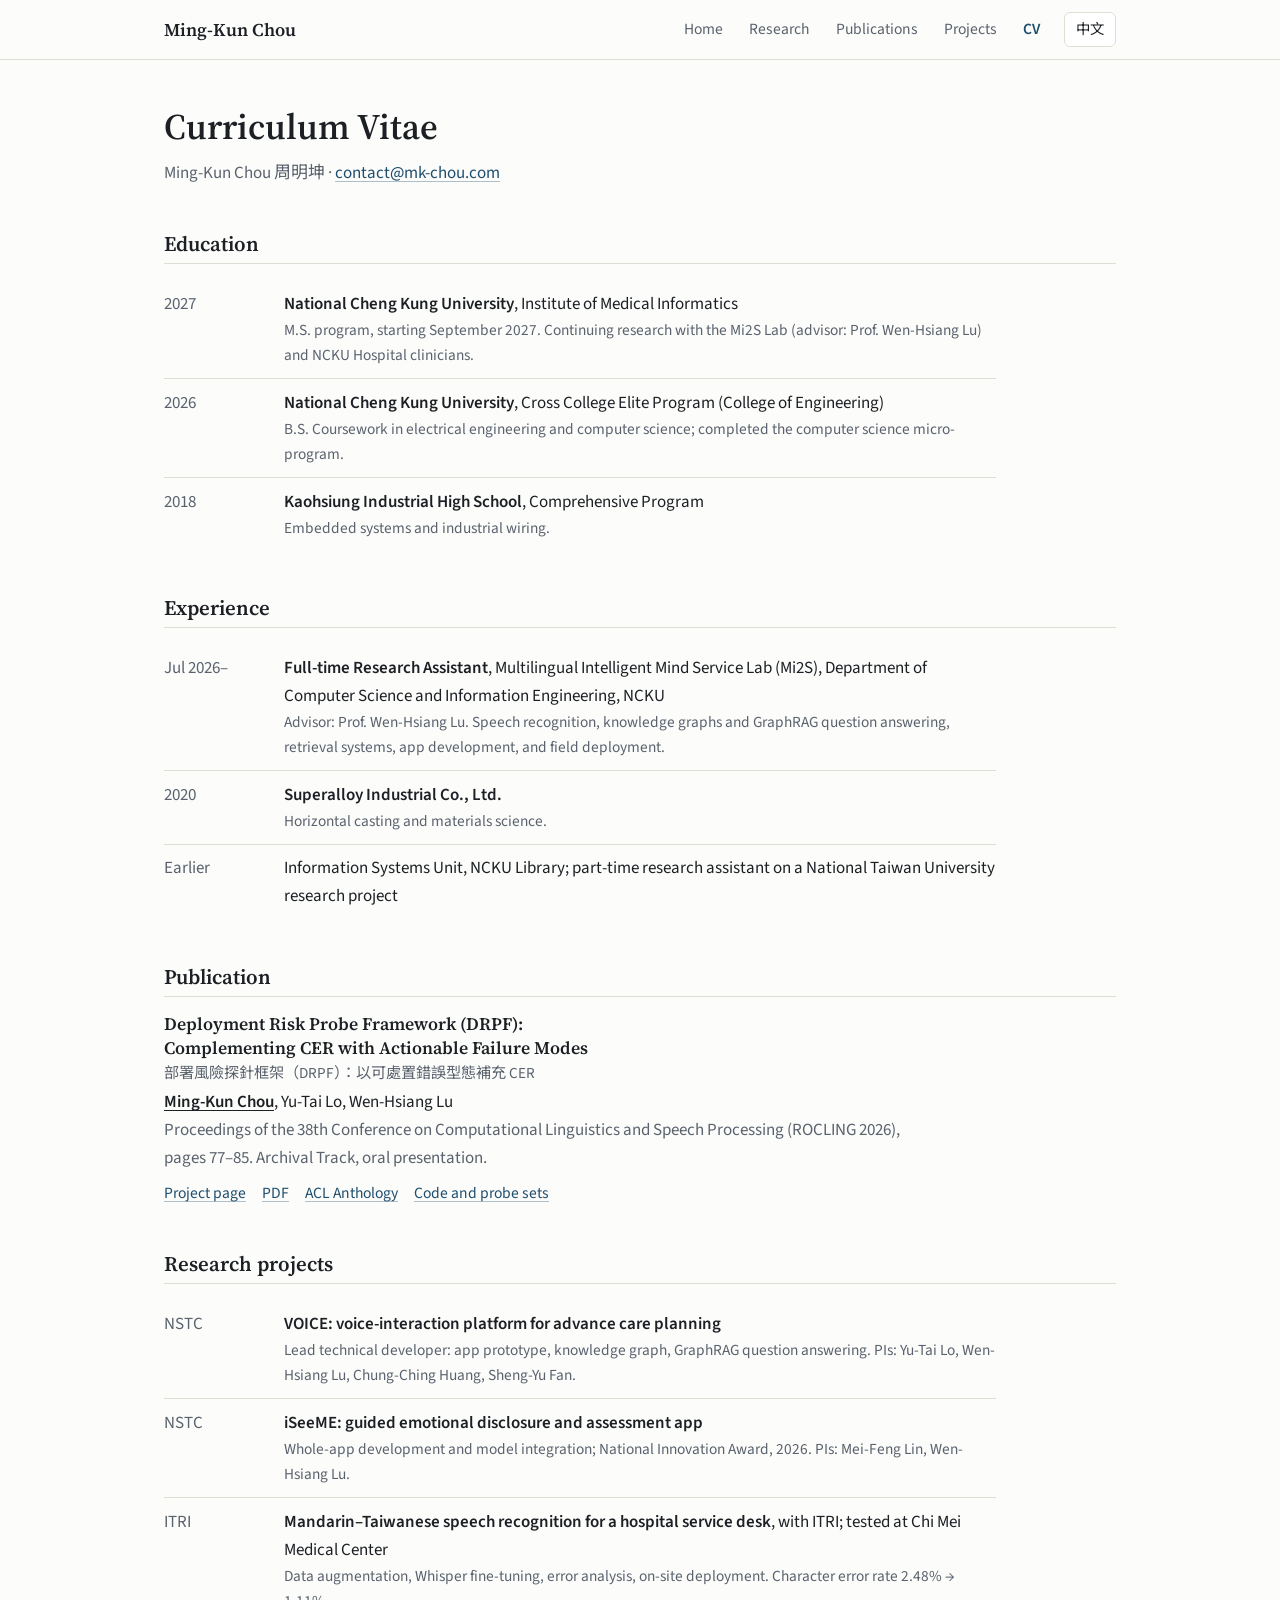
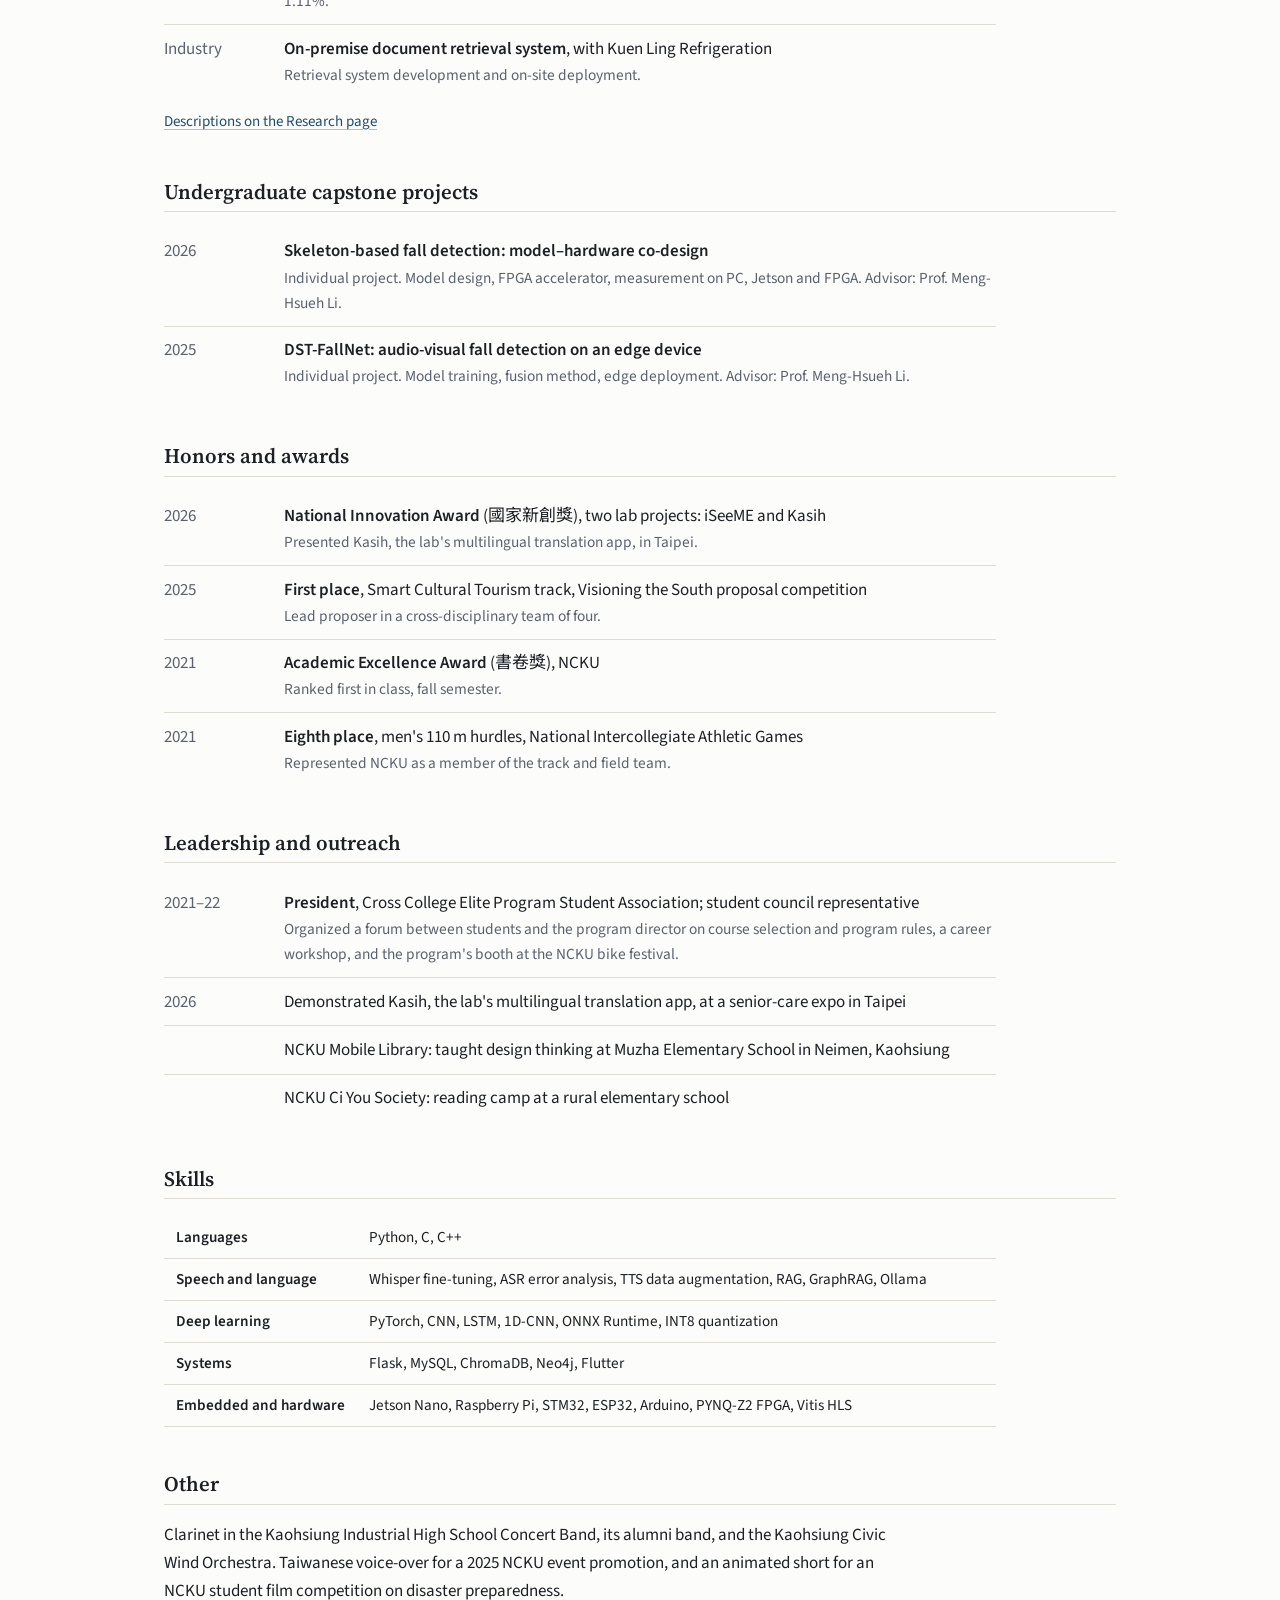
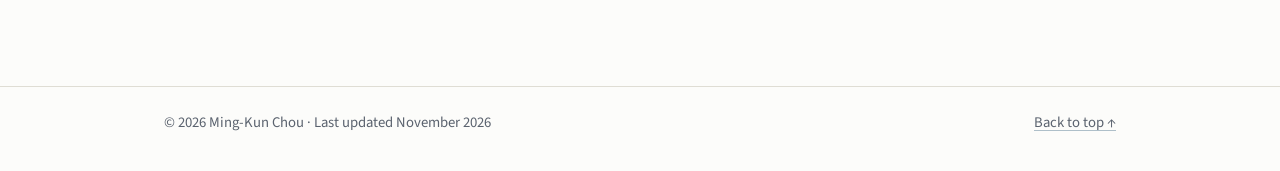
==== commit 35fd5230: "Final pass: fix stale DRPF note, refresh meta description and CV details, tag iSeeME award Co-Author" ====
--- a/about/index.html
+++ b/about/index.html
@@ -43,7 +43,7 @@
       <section class="section">
         <h2 class="section-title" data-i18n="cv.h.edu">Education</h2>
         <dl class="cv-list">
-          <div class="cv-row"><dt>2027</dt><dd><span data-i18n="cv.edu.next.main" data-i18n-html><strong>National Cheng Kung University</strong>, Institute of Medical Informatics</span><span class="sub" data-i18n="cv.edu.next.sub">M.S., Medical Informatics. Incoming M.S. student, starting September 2027. Continuing research with the Mi2S Lab (advisor: Prof. Wen-Hsiang Lu) and NCKU Hospital clinicians.</span></dd></div>
+          <div class="cv-row"><dt>2027</dt><dd><span data-i18n="cv.edu.next.main" data-i18n-html><strong>National Cheng Kung University</strong>, Institute of Medical Informatics</span><span class="sub" data-i18n="cv.edu.next.sub">M.S. program, starting September 2027. Continuing research with the Mi2S Lab (advisor: Prof. Wen-Hsiang Lu) and NCKU Hospital clinicians.</span></dd></div>
           <div class="cv-row"><dt>2026</dt><dd><span data-i18n="cv.edu.0.main" data-i18n-html><strong>National Cheng Kung University</strong>, Cross College Elite Program (College of Engineering)</span><span class="sub" data-i18n="cv.edu.0.sub">B.S. Coursework in electrical engineering and computer science; completed the computer science micro-program.</span></dd></div>
           <div class="cv-row"><dt>2018</dt><dd><span data-i18n="cv.edu.1.main" data-i18n-html><strong>Kaohsiung Industrial High School</strong>, Comprehensive Program</span><span class="sub" data-i18n="cv.edu.1.sub">Embedded systems and industrial wiring.</span></dd></div>
         </dl>
@@ -52,7 +52,7 @@
       <section class="section">
         <h2 class="section-title" data-i18n="cv.h.exp">Experience</h2>
         <dl class="cv-list">
-          <div class="cv-row"><dt><span data-i18n="cv.exp.0.when">Present</span></dt><dd><span data-i18n="cv.exp.0.main" data-i18n-html><strong>Full-time Research Assistant</strong>, Multilingual Intelligent Mind Service Lab (Mi2S), Department of Computer Science and Information Engineering, NCKU</span><span class="sub" data-i18n="cv.exp.0.sub">PI: Prof. Wen-Hsiang Lu. Speech recognition evaluation, knowledge-graph question answering, retrieval systems, and field deployment.</span></dd></div>
+          <div class="cv-row"><dt><span data-i18n="cv.exp.0.when">Jul 2026–</span></dt><dd><span data-i18n="cv.exp.0.main" data-i18n-html><strong>Full-time Research Assistant</strong>, Multilingual Intelligent Mind Service Lab (Mi2S), Department of Computer Science and Information Engineering, NCKU</span><span class="sub" data-i18n="cv.exp.0.sub">Advisor: Prof. Wen-Hsiang Lu. Speech recognition, knowledge graphs and GraphRAG question answering, retrieval systems, app development, and field deployment.</span></dd></div>
           <div class="cv-row"><dt>2020</dt><dd><span data-i18n="cv.exp.1.main" data-i18n-html><strong>Superalloy Industrial Co., Ltd.</strong></span><span class="sub" data-i18n="cv.exp.1.sub">Horizontal casting and materials science.</span></dd></div>
           <div class="cv-row"><dt><span data-i18n="cv.exp.2.when">Earlier</span></dt><dd><span data-i18n="cv.exp.2.main">Information Systems Unit, NCKU Library; part-time research assistant on a National Taiwan University research project</span></dd></div>
         </dl>
@@ -76,10 +76,10 @@
       <section class="section">
         <h2 class="section-title" data-i18n="cv.h.res">Research projects</h2>
         <dl class="cv-list">
-          <div class="cv-row"><dt><span data-i18n="cv.res.0.when">NSTC</span></dt><dd><span data-i18n="cv.res.0.main" data-i18n-html><strong>VOICE: voice-interaction platform for advance care planning</strong></span><span class="sub" data-i18n="cv.res.0.sub">Knowledge graph, language-model question answering, app prototype. PIs: Yu-Tai Lo, Wen-Hsiang Lu, Chung-Ching Huang, Sheng-Yu Fan.</span></dd></div>
-          <div class="cv-row"><dt><span data-i18n="cv.res.1.when">NSTC</span></dt><dd><span data-i18n="cv.res.1.main" data-i18n-html><strong>iSeeME: guided emotional disclosure and assessment app</strong></span><span class="sub" data-i18n="cv.res.1.sub">App development and model integration. PIs: Mei-Feng Lin, Wen-Hsiang Lu.</span></dd></div>
-          <div class="cv-row"><dt><span data-i18n="cv.res.2.when">ITRI</span></dt><dd><span data-i18n="cv.res.2.main" data-i18n-html><strong>Mandarin–Taiwanese speech recognition for a hospital service desk</strong>, with ITRI; tested at Chi Mei Medical Center</span><span class="sub" data-i18n="cv.res.2.sub">Data augmentation, Whisper fine-tuning, on-site deployment.</span></dd></div>
-          <div class="cv-row"><dt><span data-i18n="cv.res.3.when">Industry</span></dt><dd><span data-i18n="cv.res.3.main" data-i18n-html><strong>On-premise document retrieval system</strong>, with Kuen Ling</span><span class="sub" data-i18n="cv.res.3.sub">Retrieval system development and on-site deployment.</span></dd></div>
+          <div class="cv-row"><dt><span data-i18n="cv.res.0.when">NSTC</span></dt><dd><span data-i18n="cv.res.0.main" data-i18n-html><strong>VOICE: voice-interaction platform for advance care planning</strong></span><span class="sub" data-i18n="cv.res.0.sub">Lead technical developer: app prototype, knowledge graph, GraphRAG question answering. PIs: Yu-Tai Lo, Wen-Hsiang Lu, Chung-Ching Huang, Sheng-Yu Fan.</span></dd></div>
+          <div class="cv-row"><dt><span data-i18n="cv.res.1.when">NSTC</span></dt><dd><span data-i18n="cv.res.1.main" data-i18n-html><strong>iSeeME: guided emotional disclosure and assessment app</strong></span><span class="sub" data-i18n="cv.res.1.sub">Whole-app development and model integration; National Innovation Award, 2026. PIs: Mei-Feng Lin, Wen-Hsiang Lu.</span></dd></div>
+          <div class="cv-row"><dt><span data-i18n="cv.res.2.when">ITRI</span></dt><dd><span data-i18n="cv.res.2.main" data-i18n-html><strong>Mandarin–Taiwanese speech recognition for a hospital service desk</strong>, with ITRI; tested at Chi Mei Medical Center</span><span class="sub" data-i18n="cv.res.2.sub">Data augmentation, Whisper fine-tuning, error analysis, on-site deployment. Character error rate 2.48% → 1.11%.</span></dd></div>
+          <div class="cv-row"><dt><span data-i18n="cv.res.3.when">Industry</span></dt><dd><span data-i18n="cv.res.3.main" data-i18n-html><strong>On-premise document retrieval system</strong>, with Kuen Ling Refrigeration</span><span class="sub" data-i18n="cv.res.3.sub">Retrieval system development and on-site deployment.</span></dd></div>
         </dl>
         <p class="small" style="margin-top:.75rem"><a href="../research/"><span data-i18n="cv.res.more">Descriptions on the Research page</span></a></p>
       </section>
